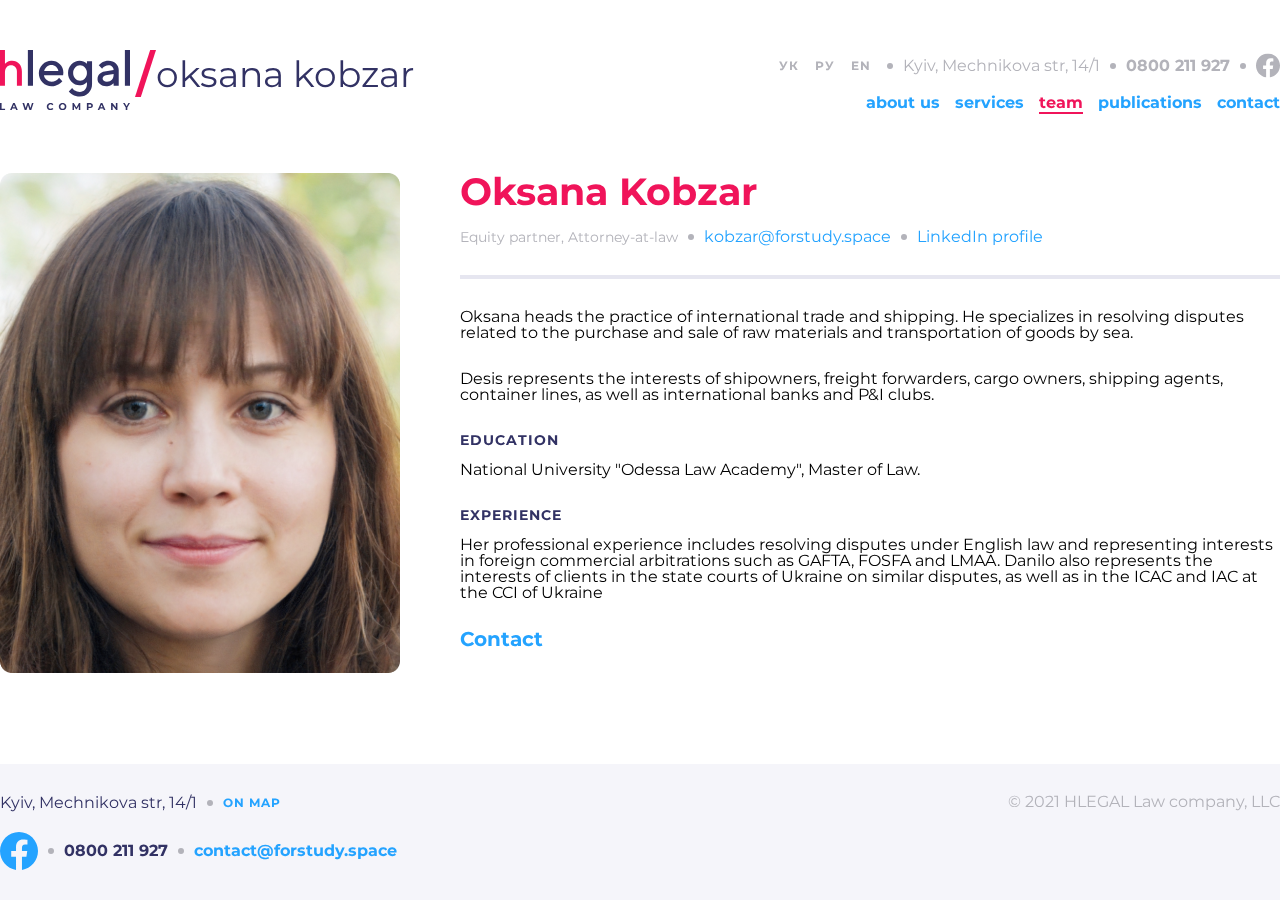
==== page/oksana-kobzar.html @ 90b3317c "Made a pop-up. Making adaptive" ====
<!DOCTYPE html>
<html lang="en">
<head>
    <meta charset="UTF-8">
    <meta name="viewport" content="width=device-width, initial-scale=1.0">
    <title>Oksana Kobzar</title>
    <link rel="stylesheet" href="../style/reset.css">
    <link rel="stylesheet" href="../style/style.css">
</head>
<body>
    <!-- Header -->
    <div class="header__container prim_header">
        <div class="container">
            <header class="header">
                <div class="header__item">
                    <div class="header__logo">
                        <a href="../index.html">
                            <svg width="130" height="60" viewBox="0 0 130 60" fill="none" xmlns="http://www.w3.org/2000/svg">
                                    <path d="M4.95672 0H0V35.7986H4.95672V22.5177C4.95672 20.2709 5.51557 18.4984 6.63326 17.2502C7.75095 16.002 9.2817 15.353 11.1769 15.353C12.8049 15.353 14.1655 15.9521 15.2589 17.1004C16.3523 18.2738 16.9112 19.7466 16.9112 21.5191V35.8236H21.8922V21.5191C21.8922 18.2238 20.9932 15.6276 19.1951 13.6804C17.3971 11.7332 15.0402 10.7596 12.1731 10.7596C11.347 10.7596 10.5209 10.8594 9.71906 11.0841C8.89294 11.3088 8.2369 11.5584 7.70235 11.833C7.16781 12.1076 6.65756 12.4072 6.1959 12.7567C5.73424 13.1062 5.41838 13.3558 5.27259 13.5056C5.1268 13.6554 5.00532 13.7552 4.95672 13.8301V0Z" fill="#F0145A"/>
                                    <path d="M32.9726 0H27.8628V35.7689H32.9726V0Z" fill="white"/>
                                    <path d="M63.1114 25.293L63.3669 22.7381C63.3669 19.3145 62.2428 16.453 59.9433 14.1536C57.6439 11.8541 54.7824 10.73 51.3588 10.73C47.9352 10.73 44.9715 11.9563 42.5188 14.4091C40.0661 16.8618 38.8397 19.7744 38.8397 23.2491C38.8397 26.826 40.1172 29.8919 42.621 32.4468C45.1248 35.0017 48.1396 36.2792 51.6143 36.2792C52.9429 36.2792 54.1692 36.0748 55.3956 35.7171C56.6219 35.3083 57.6439 34.8995 58.3593 34.4907C59.1258 34.0308 59.8922 33.5199 60.5565 32.9578C61.2208 32.3957 61.6807 31.9869 61.8851 31.7314C62.0895 31.4759 62.2428 31.3226 62.345 31.1693L59.0236 27.8479L58.2571 28.8188C57.7461 29.432 56.8774 30.0452 55.6511 30.7095C54.3736 31.3737 53.0451 31.6803 51.6143 31.6803C49.6215 31.6803 47.9352 31.0671 46.5045 29.7897C45.0737 28.5122 44.205 27.0304 43.9495 25.293H63.1114ZM51.3588 15.0733C53.2495 15.0733 54.7824 15.6354 56.0599 16.7085C57.2862 17.8327 58.0527 19.2123 58.3593 20.9497H44.1539C44.6138 19.2123 45.4314 17.8327 46.7089 16.7085C47.9352 15.6354 49.5193 15.0733 51.3588 15.0733Z" fill="white"/>
                                    <path d="M86.9429 34.2863C86.9429 36.5347 86.2786 38.3742 84.899 39.805C83.5704 41.1846 81.8842 41.9 79.7891 41.9C78.8694 41.9 77.9496 41.7467 77.0809 41.4912C76.2122 41.2357 75.548 40.9291 74.9859 40.5714C74.4238 40.2137 73.9128 39.856 73.4018 39.3962C72.9419 38.9363 72.6354 38.6297 72.4821 38.4764C72.3288 38.3231 72.2266 38.1698 72.1244 38.0676L68.803 41.389L69.2118 41.9C69.4673 42.2577 69.9271 42.7176 70.5403 43.2285C71.1535 43.6884 71.8689 44.1994 72.6865 44.7104C73.504 45.1703 74.526 45.5791 75.8035 45.9368C77.0809 46.2944 78.4095 46.4988 79.7891 46.4988C83.2638 46.4988 86.1253 45.3236 88.5269 42.9731C90.8775 40.5714 92.0527 37.7099 92.0527 34.2352V11.241H86.9429V13.7959L86.0742 13.0294C85.5121 12.5184 84.6435 12.0074 83.4171 11.4965C82.1907 10.9855 80.8622 10.73 79.5336 10.73C76.4166 10.73 73.7595 11.9052 71.4601 14.3069C69.1607 16.7085 68.0365 19.57 68.0365 22.9936C68.0365 26.4172 69.1607 29.2787 71.4601 31.6803C73.7595 34.0819 76.4166 35.2572 79.5336 35.2572C80.4023 35.2572 81.2199 35.155 82.0885 34.9506C82.9061 34.6951 83.5704 34.4396 84.1325 34.1841C84.6946 33.9286 85.2055 33.622 85.6654 33.2644C86.1253 32.9067 86.483 32.6512 86.5852 32.549L86.9429 32.1913V34.2863ZM73.1463 22.9936C73.1463 20.8475 73.8106 19.059 75.1903 17.5772C76.5699 16.0953 78.2051 15.3288 80.0446 15.3288C81.8842 15.3288 83.5193 16.0953 84.899 17.5772C86.2275 19.059 86.9429 20.8475 86.9429 22.9936C86.9429 25.1397 86.2275 26.9282 84.899 28.41C83.5193 29.8919 81.8842 30.6583 80.0446 30.6583C78.2051 30.6583 76.5699 29.8919 75.1903 28.41C73.8106 26.9282 73.1463 25.1397 73.1463 22.9936Z" fill="white"/>
                                    <path d="M118.724 35.7682V19.9277C118.724 17.3217 117.753 15.1244 115.863 13.3871C113.972 11.5987 111.519 10.73 108.504 10.73C107.329 10.73 106.154 10.8833 105.03 11.1899C103.906 11.5476 102.986 11.9052 102.321 12.314C101.657 12.7228 100.993 13.1827 100.38 13.7448C99.7666 14.2558 99.4089 14.6135 99.2045 14.8179C99.0512 15.0222 98.8979 15.1755 98.7957 15.3288L102.117 18.6502L102.781 17.7816C103.19 17.2195 103.906 16.7085 104.979 16.1464C106.052 15.5843 107.227 15.3288 108.504 15.3288C109.986 15.3288 111.213 15.7887 112.183 16.6574C113.154 17.5261 113.614 18.6502 113.614 19.9277L104.672 21.4606C102.475 21.8183 100.686 22.687 99.46 24.0667C98.1825 25.4463 97.5182 27.1326 97.5182 29.1254C97.5182 31.016 98.3358 32.6512 99.971 34.0819C101.657 35.5638 103.701 36.2792 106.205 36.2792C107.074 36.2792 107.891 36.177 108.709 35.9215C109.577 35.7171 110.242 35.4616 110.804 35.2061C111.366 34.9506 111.877 34.644 112.337 34.2863C112.797 33.9287 113.103 33.6732 113.308 33.571C113.461 33.4177 113.563 33.2644 113.614 33.2133V35.7682H118.724ZM106.971 31.6803C105.643 31.6803 104.57 31.3737 103.803 30.7606C102.986 30.1474 102.628 29.432 102.628 28.6144C102.628 27.7457 102.884 26.9793 103.446 26.4172C104.008 25.8551 104.774 25.4463 105.694 25.293L113.614 24.0156V24.5265C113.614 26.826 113.052 28.5633 111.877 29.8408C110.702 31.0671 109.066 31.6803 106.971 31.6803Z" fill="white"/>
                                    <path d="M130 0H124.89V35.7689H130V0Z" fill="white"/>
                                    <path d="M0 53.1185H1.59915V58.7253H5.06396V60.0283H0V53.1185Z" fill="white"/>
                                    <path d="M15.5016 58.5477H12.2934L11.6814 60.0283H10.0428L13.1226 53.1185H14.702L17.7917 60.0283H16.1136L15.5016 58.5477ZM14.9982 57.3335L13.9025 54.688L12.8067 57.3335H14.9982Z" fill="white"/>
                                    <path d="M33.5121 53.1185L31.2516 60.0283H29.534L28.0138 55.3494L26.4443 60.0283H24.7366L22.4662 53.1185H24.1245L25.6842 57.9751L27.313 53.1185H28.7937L30.3731 58.0146L31.9821 53.1185H33.5121Z" fill="white"/>
                                    <path d="M50.5232 60.1468C49.819 60.1468 49.1807 59.9954 48.6082 59.6927C48.0422 59.3834 47.5947 58.959 47.2657 58.4193C46.9432 57.8731 46.782 57.2578 46.782 56.5734C46.782 55.889 46.9432 55.277 47.2657 54.7373C47.5947 54.1911 48.0422 53.7667 48.6082 53.464C49.1807 53.1547 49.8223 53 50.5331 53C51.1319 53 51.6716 53.1053 52.152 53.3159C52.6389 53.5265 53.047 53.8292 53.376 54.224L52.3494 55.1717C51.8821 54.6321 51.303 54.3622 50.612 54.3622C50.1843 54.3622 49.8026 54.4577 49.467 54.6485C49.1313 54.8328 48.8681 55.0927 48.6773 55.4283C48.493 55.764 48.4009 56.1456 48.4009 56.5734C48.4009 57.0012 48.493 57.3828 48.6773 57.7185C48.8681 58.0541 49.1313 58.3173 49.467 58.5082C49.8026 58.6924 50.1843 58.7846 50.612 58.7846C51.303 58.7846 51.8821 58.5115 52.3494 57.9653L53.376 58.9129C53.047 59.3143 52.6389 59.6203 52.152 59.8309C51.665 60.0415 51.1221 60.1468 50.5232 60.1468Z" fill="white"/>
                                    <path d="M62.5933 60.1468C61.876 60.1468 61.2278 59.9922 60.6487 59.6829C60.0761 59.3736 59.6253 58.9491 59.2963 58.4095C58.9738 57.8632 58.8126 57.2512 58.8126 56.5734C58.8126 55.8956 58.9738 55.2868 59.2963 54.7472C59.6253 54.201 60.0761 53.7733 60.6487 53.464C61.2278 53.1547 61.876 53 62.5933 53C63.3106 53 63.9555 53.1547 64.5281 53.464C65.1006 53.7733 65.5514 54.201 65.8804 54.7472C66.2095 55.2868 66.374 55.8956 66.374 56.5734C66.374 57.2512 66.2095 57.8632 65.8804 58.4095C65.5514 58.9491 65.1006 59.3736 64.5281 59.6829C63.9555 59.9922 63.3106 60.1468 62.5933 60.1468ZM62.5933 58.7846C63.0013 58.7846 63.3698 58.6924 63.6989 58.5082C64.0279 58.3173 64.2846 58.0541 64.4688 57.7185C64.6597 57.3828 64.7551 57.0012 64.7551 56.5734C64.7551 56.1456 64.6597 55.764 64.4688 55.4283C64.2846 55.0927 64.0279 54.8328 63.6989 54.6485C63.3698 54.4577 63.0013 54.3622 62.5933 54.3622C62.1853 54.3622 61.8168 54.4577 61.4877 54.6485C61.1587 54.8328 60.8987 55.0927 60.7079 55.4283C60.5236 55.764 60.4315 56.1456 60.4315 56.5734C60.4315 57.0012 60.5236 57.3828 60.7079 57.7185C60.8987 58.0541 61.1587 58.3173 61.4877 58.5082C61.8168 58.6924 62.1853 58.7846 62.5933 58.7846Z" fill="white"/>
                                    <path d="M78.7995 60.0283L78.7896 55.8824L76.7561 59.2979H76.0355L74.0119 55.9713V60.0283H72.5115V53.1185H73.8342L76.4205 57.4125L78.9673 53.1185H80.2802L80.2999 60.0283H78.7995Z" fill="white"/>
                                    <path d="M89.8659 53.1185C90.478 53.1185 91.0077 53.2205 91.4552 53.4245C91.9093 53.6285 92.2581 53.918 92.5016 54.2931C92.7451 54.6682 92.8668 55.1125 92.8668 55.6258C92.8668 56.1325 92.7451 56.5767 92.5016 56.9584C92.2581 57.3335 91.9093 57.623 91.4552 57.8271C91.0077 58.0245 90.478 58.1232 89.8659 58.1232H88.4741V60.0283H86.8749V53.1185H89.8659ZM89.7771 56.8202C90.2575 56.8202 90.6227 56.7182 90.8728 56.5142C91.1229 56.3036 91.2479 56.0074 91.2479 55.6258C91.2479 55.2375 91.1229 54.9414 90.8728 54.7373C90.6227 54.5268 90.2575 54.4215 89.7771 54.4215H88.4741V56.8202H89.7771Z" fill="white"/>
                                    <path d="M103.148 58.5477H99.9396L99.3276 60.0283H97.6889L100.769 53.1185H102.348L105.438 60.0283H103.76L103.148 58.5477ZM102.644 57.3335L101.549 54.688L100.453 57.3335H102.644Z" fill="white"/>
                                    <path d="M117.428 53.1185V60.0283H116.115L112.67 55.8331V60.0283H111.09V53.1185H112.413L115.848 57.3137V53.1185H117.428Z" fill="white"/>
                                    <path d="M127.315 57.5803V60.0283H125.716V57.5605L123.041 53.1185H124.739L126.585 56.1884L128.43 53.1185H130L127.315 57.5803Z" fill="white"/>
                            </svg>
                        </a>
                        <div class="web-title">
                            <img src="../img/Slash.svg" alt="slash">
                            <span class="title__name"></span>
                        </div>
                    </div>
                    <div class="header__contact">
                        <div class="header__localization">
                            <button class="header__localization--btn">ук</button>
                            <button class="header__localization--btn">ру</button>
                            <button class="header__localization--btn">en</button>
                        </div>
                        <div class="empty"></div>
                        <span class="header__contact--info">Kyiv, Mechnikova str, 14/1</span>
                        <div class="empty"></div>
                        <a href="tel:0800211927" class="header__contact--number">0800 211 927</a>
                        <div class="empty"></div>
                        <a href="#" class="header__contact--social">
                            <svg width="24" height="25" viewBox="0 0 24 25" fill="none" xmlns="http://www.w3.org/2000/svg">
                                    <g id="Assets / Facebook-Header" clip-path="url(#clip0_119296_3538)">
                                        <path id="Vector" d="M24 12.5733C24 5.90541 18.6274 0.5 12 0.5C5.37258 0.5 0 5.90541 0 12.5733C0 18.5995 4.38823 23.5943 10.125 24.5V16.0633H7.07813V12.5733H10.125V9.91343C10.125 6.88755 11.9165 5.21615 14.6576 5.21615C15.9705 5.21615 17.3438 5.45195 17.3438 5.45195V8.42313H15.8306C14.3399 8.42313 13.875 9.35379 13.875 10.3086V12.5733H17.2031L16.6711 16.0633H13.875V24.5C19.6118 23.5943 24 18.5995 24 12.5733Z" fill="#F0145A"/>
                                    </g>
                                    <defs>
                                    <clipPath id="clip0_119296_3538">
                                    <rect width="24" height="24" fill="white" transform="translate(0 0.5)"/>
                                    </clipPath>
                                    </defs>
                            </svg>
                        </a>
                    </div>
                    <nav class="header__nav">
                        <ul class="header__nav--list">
                            <li class="header__nav--item">
                                <a href="../page/about-us.html" class="header__nav--link">about us</a>
                            </li>
                            <li class="header__nav--item">
                                <a href="../page/services.html" class="header__nav--link">services</a>
                            </li>
                            <li class="header__nav--item">
                                <a href="../page/team.html" class="header__nav--link">team</a>
                            </li>
                            <li class="header__nav--item">
                                <a href="../page/publications.html" class="header__nav--link">publications</a>
                            </li>
                            <li class="header__nav--item">
                                <a href="../page/contact.html" class="header__nav--link">contact</a>
                            </li>
                        </ul>
                    </nav>
                </div>
            </header>
        </div>
    </div>

    <!-- Team page -->
    <div class="team-entry oksana-kobzar">
        <div class="container">
            <main class="main">
                <div class="main__item">
                    <div class="main__item__img">
                        <a href="#"><img src="../img/Oksana-Kobzar.png" alt="Oksana Kobzar"></a>
                    </div>
                    <div class="main__item__title">
                        <div class="main__item__title__heading">
                            <h1>Oksana Kobzar</h1>
                        </div>
                        <div class="main__item__title__description">
                            <span class="job">Equity partner, Attorney-at-law</span>
                            <div class="empty"></div>
                            <a href="mailto:kobzar@forstudy.space" class="email">kobzar@forstudy.space</a>
                            <div class="empty"></div>
                            <a href="#" class="profile">LinkedIn profile</a>
                        </div>
                    </div>
                    <div class="main__item__description">
                        <p>Oksana heads the practice of international trade and shipping. He specializes in resolving disputes related to the purchase and sale of raw materials and transportation of goods by sea.</p>
                        <p>Desis represents the interests of shipowners, freight forwarders, cargo owners, shipping agents, container lines, as well as international banks and P&I clubs.</p>
                        <h3>Education</h3>
                        <p>National University "Odessa Law Academy", Master of Law.</p>
                        <h3>Experience</h3>
                        <p>Her professional experience includes resolving disputes under English law and representing interests in foreign commercial arbitrations such as GAFTA, FOSFA and LMAA. Danilo also represents the interests of clients in the state courts of Ukraine on similar disputes, as well as in the ICAC and IAC at the CCI of Ukraine</p>
                    </div>
                    <div class="main__item__contact">
                        <a class="main__item__contact__btn" id="popUpOpen">Contact</a>
                        <div class="pop-up" id="popUp">
                            <div class="pop-up__bg">
                                <div class="pop-up__content">
                                    <div class="pop-up__close" id="popUpClose">
                                        <svg xmlns="http://www.w3.org/2000/svg" width="32" height="32" viewBox="0 0 32 32" fill="none">
                                            <path d="M7 7L25 25" stroke="#EC6F5D" stroke-width="2"/>
                                            <path d="M25 7L7 25" stroke="#EC6F5D" stroke-width="2"/>
                                          </svg>
                                    </div>
                                    <div class="pop-up__content__title">
                                        <h2>We would like to help you</h2>
                                    </div>
                                    <div class="pop-up__content__form">
                                        <form action="https://fom.in.ua/echo" method="post" target="_blank">
                                            <input id="popUpUserName" type="text" placeholder="Name" name="name">
                                            <input id="popUpUserMessage" type="text" placeholder="Message" name="message">
                                            <h3>How to answer you?</h3>
                                            <input id="popUpUserPhone" type="tel" placeholder="Phone number" name="phone-number">
                                            <input id="popUpUserEmail" type="email" placeholder="Email" name="email">
                                            <button id="popUpContentSubmit" type="submit">Send message</button>
                                        </form>
                                    </div>
                                </div>
                            </div>
                        </div>
                    </div>
                </div>
            </main>
        </div>
    </div>

    <!-- Footer -->
    <div class="footer__container">
        <div class="container">
            <footer class="footer">
                <div class="footer__item">
                    <div class="footer__info">
                        <span>Kyiv, Mechnikova str, 14/1</span>
                        <div class="empty"></div>
                        <a href="#">on map</a>
                    </div>
                    <div class="footer__contact">
                        <a href="#" class="footer__contact--social">
                            <svg width="38" height="38" viewBox="0 0 38 38" fill="none" xmlns="http://www.w3.org/2000/svg">
                                <g id="Assets / Facebook-Footer" clip-path="url(#clip0_22721_8205)">
                                <path id="Vector" d="M38 19.1161C38 8.55857 29.4934 0 19 0C8.50658 0 0 8.55857 0 19.1161C0 28.6575 6.94803 36.5659 16.0312 38V24.6419H11.207V19.1161H16.0312V14.9046C16.0312 10.1136 18.8678 7.46723 23.2078 7.46723C25.2866 7.46723 27.4609 7.84059 27.4609 7.84059V12.545H25.0651C22.7048 12.545 21.9688 14.0185 21.9688 15.5302V19.1161H27.2383L26.3959 24.6419H21.9688V38C31.052 36.5659 38 28.6575 38 19.1161Z" fill="#24A3FF"/>
                                </g>
                                <defs>
                                <clipPath id="clip0_22721_8205">
                                <rect width="38" height="38" fill="white"/>
                                </clipPath>
                                </defs>
                            </svg>                        
                        </a>
                        <div class="empty"></div>
                        <a href="tel:0800211927" class="footer__contact--number">0800 211 927</a>
                        <div class="empty"></div>
                        <a href="mailto:contact@forstudy.space" class="footer__contact--mail">contact@forstudy.space</a>
                    </div>
                    <div class="footer__marking">
                        <span>© 2021 <span>hlegal</span> Law company, <span>llc</span></span>
                    </div>
                </div>
            </footer>
        </div>
    </div>
    <script src="../js/main.js"></script>
</body>
</html>
---- style/style.css ----
@import url("https://fonts.googleapis.com/css2?family=Montserrat:wght@400;700&display=swap");
body {
  display: flex;
  flex-direction: column;
  min-height: 100vh;
  font-family: "Montserrat", Arial, Helvetica, sans-serif;
}

.container {
  max-width: 1600px;
  margin: 0 auto;
}

.goToPage {
  position: relative;
  padding-bottom: 20px;
  font-size: 14px;
  font-weight: 700;
  letter-spacing: 1px;
  text-transform: uppercase;
  transition: 0.2s;
  color: #24A3FF;
  display: inline-block;
}
.goToPage::after {
  content: "";
  position: absolute;
  top: 10%;
  left: 105%;
  padding: 2.7px;
  border: solid #24A3FF;
  border-width: 0 3px 3px 0;
  transition: 0.2s;
  transform: rotate(-45deg);
  display: inline-block;
}
.goToPage:hover {
  color: #F0145A;
}
.goToPage:hover::after {
  border-color: #F0145A;
}
.goToPage:active {
  transition: 0s;
  color: rgb(185, 17, 70);
}
.goToPage:active::after {
  transition: 0s;
  border-color: rgb(185, 17, 70);
}

.empty {
  margin: 0 10px;
}
.empty:empty {
  width: 6px;
  height: 6px;
  background: #B3B3BA;
  border-radius: 60px;
  border-radius: 60px;
}

@media screen and (max-width: 1440px) {
  .container {
    max-width: 1320px;
  }
}
.header__container {
  position: relative;
  border-radius: 0 0 12px 12px;
  background: linear-gradient(229deg, #323264 11.93%, #323264 57.17%, #643E72 87.46%);
}
.header__container::before {
  content: "";
  position: absolute;
  top: 100%;
  left: 1%;
  height: 10px;
  width: 98%;
  border-radius: 0 0 12px 12px;
  background-color: #CACADB;
  z-index: 1;
}
.header__container::after {
  content: "";
  position: absolute;
  top: 100%;
  left: 2%;
  height: 10px;
  width: 96%;
  padding-top: 10px;
  border-radius: 0 0 12px 12px;
  background-color: #E7E7F2;
}
.header__container .header {
  position: absolute;
  width: 100%;
  padding-top: 50px;
  display: flex;
  justify-content: space-between;
  align-items: center;
}
.header__container .header .header__item {
  display: grid;
  grid-template-columns: repeat(2, 1fr);
  grid-template-rows: repeat(2, 1fr);
  width: 100%;
}
.header__container .header .header__item .header__logo {
  grid-row-start: 1;
  grid-row-end: 3;
  display: flex;
  align-items: start;
}
.header__container .header .header__item .header__logo a {
  padding-right: 5px;
}
.header__container .header .header__item .header__logo .web-title {
  display: flex;
  align-items: center;
}
.header__container .header .header__item .header__logo .web-title .title__name {
  font-size: 36px;
  text-transform: lowercase;
  color: #323264;
}
.header__container .header .header__item .header__contact {
  justify-self: end;
  display: flex;
  align-items: center;
  color: white;
}
.header__container .header .header__item .header__contact .header__localization .header__localization--btn {
  padding: 7px 6px;
  border-radius: 8px;
  font-family: "Montserrat", Arial, Helvetica, sans-serif;
  font-size: 12px;
  font-weight: 700;
  text-transform: uppercase;
  letter-spacing: 1px;
  transition: 0.2s;
  background-color: transparent;
  color: white;
}
.header__container .header .header__item .header__contact .header__localization .header__localization--btn:hover {
  background-color: rgba(255, 255, 255, 0.2);
}
.header__container .header .header__item .header__contact .header__localization .header__localization--btn:focus {
  background-color: #F0145A;
}
.header__container .header .header__item .header__contact .header__contact--info {
  color: white;
}
.header__container .header .header__item .header__contact .header__contact--number {
  font-weight: 700;
  color: white;
}
.header__container .header .header__item .header__contact .header__contact--social {
  font-size: 0;
}
.header__container .header .header__item .header__contact .header__contact--social:hover path {
  fill: #F0145A;
}
.header__container .header .header__item .header__contact .header__contact--social:active path {
  fill: rgb(185, 17, 70);
}
.header__container .header .header__item .header__contact .header__contact--social svg path {
  fill: white;
  transition: 0.2s;
}
.header__container .header .header__item .header__nav {
  justify-self: end;
  align-self: end;
}
.header__container .header .header__item .header__nav .header__nav--list {
  gap: 15px;
  display: flex;
}
.header__container .header .header__item .header__nav .header__nav--list .header__nav--item .header__nav--link {
  color: white;
}
.header__container .header .header__item .header__nav .header__nav--list .header__nav--item .header__nav--link::after {
  content: "";
  width: 0;
  border-bottom: 2px solid white;
  transition: width 0.2s;
  display: block;
}
.header__container .header .header__item .header__nav .header__nav--list .header__nav--item .header__nav--link:hover::after {
  width: 100%;
}
.header__container .header .header__item .header__nav .header__nav--list .header__nav--item .header__nav--link:active {
  transition: 0s;
  color: rgb(185, 17, 70);
}
.header__container .header .header__item .header__nav .header__nav--list .header__nav--item .header__nav--link:active::after {
  border-color: rgb(185, 17, 70);
}
.header__container .header .header__item .header__nav .header__nav--list .header__nav--item .header__nav--link_target {
  color: #F0145A;
  border-bottom: 2px solid #F0145A;
}
.header__container .header .header__item .header__nav .header__nav--list .header__nav--item .header__nav--link_target:hover::after {
  width: 0;
}
.header__container .hero .hero__img-wrap {
  position: relative;
  width: -moz-fit-content;
  width: fit-content;
  margin: 0 auto;
}
.header__container .hero .hero__img-wrap .hero__img--text {
  position: absolute;
  top: 50%;
  left: 50%;
  transform: translate(-50%, -50%);
  font-size: 38px;
  font-weight: 700;
  white-space: nowrap;
  color: white;
}
.header__container .hero .hero__img-wrap .hero__down-btn-wrap {
  position: absolute;
  top: 90%;
  left: 50%;
  transform: translateX(-50%);
  border: 2px solid white;
  border-radius: 50px;
}
.header__container .hero .hero__img-wrap .hero__down-btn-wrap .hero__down-btn {
  width: 20px;
  height: 20px;
  margin: 12px;
  border-top: 2px solid white;
  border-right: 2px solid white;
  transform: rotate(135deg) translate(-15%, 15%);
  background-color: transparent;
}
.header__container .hero .hero__experience-wrap .hero__experience {
  width: 71%;
  padding-top: 60px;
  margin: 0 auto;
  display: flex;
}
.header__container .hero .hero__experience-wrap .hero__experience .hero__experience--list {
  padding: 15px 60px 15px 0;
  border-right: 4px solid rgba(255, 255, 255, 0.3);
  display: flex;
  gap: 30px;
  flex-direction: column;
}
.header__container .hero .hero__experience-wrap .hero__experience .hero__experience--list .hero__experience--item .hero__experience--link {
  white-space: nowrap;
  font-size: 38px;
  font-weight: 700;
  transition: 0.2s;
  color: #B3B3BA;
  display: block;
}
.header__container .hero .hero__experience-wrap .hero__experience .hero__experience--list .hero__experience--item .hero__experience--link:hover {
  color: #F0145A;
}
.header__container .hero .hero__experience-wrap .hero__experience .hero__experience--list .hero__experience--item .hero__experience--link:active {
  transition: 0s;
  color: rgb(185, 17, 70);
}
.header__container .hero .hero__experience-wrap .hero__experience .hero__experience--list .hero__experience--item .hero__experience--link.hero__experience--link--target {
  background: var(--gradient-text-red-reversed, linear-gradient(90deg, #EF8080 0.84%, #F0145A 99.96%));
  -webkit-background-clip: text;
          background-clip: text;
  -webkit-text-fill-color: transparent;
  display: inline-block;
}
.header__container .hero .hero__experience-wrap .hero__experience .hero__experience--list--content {
  display: flex;
  flex-direction: column;
  justify-content: center;
}
.header__container .hero .hero__experience-wrap .hero__experience .hero__experience--list--content .hero__experience--item--content {
  display: none;
  padding-left: 60px;
}
.header__container .hero .hero__experience-wrap .hero__experience .hero__experience--list--content .hero__experience--item--content h3 {
  padding-bottom: 30px;
  font-size: 30px;
  font-weight: 700;
  color: white;
}
.header__container .hero .hero__experience-wrap .hero__experience .hero__experience--list--content .hero__experience--item--content p {
  font-size: 19px;
  line-height: 30px;
  color: white;
}
.header__container .hero .hero__experience-wrap .hero__experience .hero__experience--list--content .hero__experience--item--content.hero__experience--item--content--target {
  display: block;
}

.prim_header {
  background: #fff;
}
.prim_header::before {
  content: "";
  height: 0;
  width: 0;
}
.prim_header::after {
  content: "";
  height: 0;
  width: 0;
}
.prim_header .header {
  padding-bottom: 60px;
}
.prim_header .header .header__item .header__logo a svg path {
  fill: #323264;
}
.prim_header .header .header__item .header__logo a svg path:first-child {
  fill: #F0145A;
}
.prim_header .header .header__item .header__contact .header__localization .header__localization--btn {
  color: #B3B3BA;
}
.prim_header .header .header__item .header__contact .header__contact--info {
  color: #B3B3BA;
}
.prim_header .header .header__item .header__contact .header__contact--number {
  color: #B3B3BA;
}
.prim_header .header .header__item .header__contact .header__contact--social svg path {
  fill: #B3B3BA;
}
.prim_header .header .header__item .header__nav .header__nav--list .header__nav--item .header__nav--link {
  color: #24A3FF;
  font-weight: 700;
}
.prim_header .header .header__item .header__nav .header__nav--list .header__nav--item .header__nav--link::after {
  border-color: #24A3FF;
}
.prim_header .header .header__item .header__nav .header__nav--list .header__nav--item .header__nav--link_target {
  color: #F0145A;
}
.hero-services {
  padding: 60px 0;
}
.hero-services .wrap {
  display: flex;
  flex-direction: column;
  gap: 60px;
}
.hero-services .wrap .hero__heading {
  font-size: 38px;
  font-weight: 700;
  color: #F0145A;
}
.hero-services .wrap .hero__row {
  display: flex;
  gap: 60px;
}
.hero-services .wrap .hero__row .hero__col {
  width: 33.3333333333%;
}
.hero-services .wrap .hero__row .hero__col a {
  display: inline-block;
  margin-bottom: 30px;
}
.hero-services .wrap .hero__row .hero__col a:hover svg {
  transform: scale(0.9);
}
.hero-services .wrap .hero__row .hero__col a:hover:active ~ h3 {
  transition: 0s;
  color: rgb(185, 17, 70);
}
.hero-services .wrap .hero__row .hero__col a:hover ~ h3 {
  color: #F0145A;
}
.hero-services .wrap .hero__row .hero__col a svg {
  transition: 0.2s;
}
.hero-services .wrap .hero__row .hero__col h3 {
  padding-bottom: 15px;
  font-size: 22px;
  font-weight: 700;
  transition: 0.2s;
  color: #24A3FF;
}
.hero-services .wrap .hero__row .hero__col h3:hover {
  color: #F0145A;
}
.hero-services .wrap .hero__row .hero__col h3:active {
  transition: 0s;
  color: rgb(185, 17, 70);
}
.hero-services .wrap .hero__row .hero__col p {
  line-height: 26px;
  color: white;
}

.services .main {
  padding-bottom: 60px;
}
.services .main .main__heading {
  padding: 80px 0 30px;
  font-size: 14px;
  font-weight: 700;
  letter-spacing: 1px;
  text-transform: uppercase;
  text-align: center;
  color: #323264;
}
.services .main .main__col-wrap {
  max-width: 1720px;
  margin: 0 auto;
  border-radius: 15px;
  overflow: hidden;
  display: grid;
  grid-template-columns: repeat(4, 1fr);
  grid-template-rows: repeat(3, 1fr);
  grid-column-gap: 0px;
  grid-row-gap: 0px;
}
.services .main .main__col-wrap .main__col {
  height: 120px;
  width: 100%;
  display: flex;
  align-items: center;
  justify-content: center;
}
.services .main .main__col-wrap .main__col:nth-child(1) {
  background-color: #1C4280;
}
.services .main .main__col-wrap .main__col:nth-child(2) {
  background-color: #143646;
}
.services .main .main__col-wrap .main__col:nth-child(3) {
  background-color: #F48B30;
}
.services .main .main__col-wrap .main__col:nth-child(4) {
  background-color: #9E4DC3;
}
.services .main .main__col-wrap .main__col:nth-child(5) {
  background-color: #FD9339;
}
.services .main .main__col-wrap .main__col:nth-child(6) {
  background-color: #E2E2E4;
}
.services .main .main__col-wrap .main__col:nth-child(7) {
  background-color: #C71C36;
}
.services .main .main__col-wrap .main__col:nth-child(8) {
  background-color: #DCF3F9;
}
.services .main .main__col-wrap .main__col:nth-child(9) {
  background-color: #EAEAEA;
}
.services .main .main__col-wrap .main__col:nth-child(10) {
  background-color: #282240;
}
.services .main .main__col-wrap .main__col:nth-child(11) {
  background-color: #1D4568;
}
.services .main .main__col-wrap .main__col:nth-child(12) {
  background-color: black;
}

@media screen and (max-width: 1440px) {
  .services .main {
    padding-bottom: 0;
  }
  .services .main .main__col-wrap {
    border-radius: 0;
  }
}
.team .main {
  display: flex;
  flex-direction: column;
  align-items: center;
}
.team .main .main__item {
  display: flex;
  justify-content: center;
}
.team .main .main__item h1 {
  width: 83%;
  padding-bottom: 60px;
  font-size: 38px;
  font-weight: 700;
  color: #F0145A;
}
.team .main .main__item .main__grid {
  display: flex;
  gap: 60px;
  flex-direction: column;
}
.team .main .main__item .main__grid .row {
  display: flex;
  gap: 4%;
}
.team .main .main__item .main__grid .row:last-child {
  padding-bottom: 60px;
}
.team .main .main__item .main__grid .row .col .img-wrap {
  display: block;
}
.team .main .main__item .main__grid .row .col .img-wrap:hover ~ .title .title__text h4 {
  color: #F0145A;
}
.team .main .main__item .main__grid .row .col .img-wrap:hover ~ .title .btn-wrap svg path {
  stroke: #F0145A;
}
.team .main .main__item .main__grid .row .col .img-wrap:active ~ .title .title__text h4 {
  color: rgb(185, 17, 70);
  transition: 0s;
}
.team .main .main__item .main__grid .row .col .img-wrap:active ~ .title .btn-wrap svg path {
  stroke: rgb(185, 17, 70);
  transition: 0s;
}
.team .main .main__item .main__grid .row .col .img-wrap img {
  display: block;
  width: 500px;
  height: 400px;
  border-radius: 12px;
  -o-object-fit: cover;
     object-fit: cover;
}
.team .main .main__item .main__grid .row .col .title {
  display: flex;
  justify-content: space-between;
  align-items: center;
}
.team .main .main__item .main__grid .row .col .title .title__text {
  display: flex;
  flex-direction: column;
}
.team .main .main__item .main__grid .row .col .title .title__text h4 {
  padding: 15px 0 5px;
  font-weight: 700;
  transition: 0.2s;
  color: #323264;
}
.team .main .main__item .main__grid .row .col .title .title__text span {
  font-size: 14px;
  color: #B3B3BA;
}
.team .main .main__item .main__grid .row .col .title .btn-wrap {
  font-size: 0;
}
.team .main .main__item .main__grid .row .col .title .btn-wrap:hover svg path {
  stroke: #F0145A;
}
.team .main .main__item .main__grid .row .col .title .btn-wrap:active svg path {
  stroke: rgb(185, 17, 70);
}
.team .main .main__item .main__grid .row .col .title .btn-wrap svg path {
  transition: 0.2s;
}
.team .slider {
  padding-top: 80px;
}
.team .slider .slider__item {
  display: none;
}
.team .slider .slider__item .slider__img-wrap {
  height: 300px;
  width: 55%;
  border-radius: 12px 0px 0px 12px;
  overflow: hidden;
}
.team .slider .slider__item .slider__img-wrap img {
  transform: translate(-6%, -23%);
}
.team .slider .slider__item .slider__profile {
  padding: 30px;
  border-radius: 0px 12px 12px 0px;
  background-color: #EDEDF7;
}
.team .slider .slider__item .slider__profile .goToPage {
  padding-bottom: 20px;
}
.team .slider .slider__item .slider__profile .slider__heading {
  padding-bottom: 30px;
  font-size: 38px;
  font-weight: 700;
  color: #F0145A;
}
.team .slider .slider__item .slider__profile h4 {
  padding-bottom: 6px;
  font-weight: 700;
  color: #B3B3BA;
}
.team .slider .slider__item .slider__profile p {
  font-size: 14px;
  line-height: 22px;
  color: #B3B3BA;
}
.team .slider .slider__item.slider__item--target {
  display: flex;
}
.team .slider .slider__btn {
  padding-top: 30px;
  display: flex;
  justify-content: center;
}
.team .slider .slider__btn .slider__btn--item-wrap {
  display: flex;
}
.team .slider .slider__btn .slider__btn--item-wrap .slider__btn--item {
  display: block;
  margin-right: 15px;
  transition: 0.2s;
  border-radius: 50%;
  background-color: #d3edff;
}
.team .slider .slider__btn .slider__btn--item-wrap .slider__btn--item:last-child {
  margin-right: 0;
}
.team .slider .slider__btn .slider__btn--item-wrap .slider__btn--item:empty {
  width: 16px;
  height: 16px;
}
.team .slider .slider__btn .slider__btn--item-wrap .slider__btn--item:active {
  transition: 0s;
  background-color: #1a77b9;
}
.team .slider .slider__btn .slider__btn--item-wrap .slider__btn--item.slider__btn--item--target {
  background-color: #24A3FF;
}

.team-entry {
  flex: 1;
  padding-bottom: 60px;
}
.team-entry .container {
  max-width: 1360px;
}
.team-entry .container .main .main__item {
  display: grid;
  grid-template-columns: 1fr auto;
  -moz-column-gap: 60px;
       column-gap: 60px;
  grid-template-rows: auto auto auto;
  align-items: start;
}
.team-entry .container .main .main__item .main__item__img {
  grid-row-start: 1;
  grid-row-end: 4;
}
.team-entry .container .main .main__item .main__item__title {
  align-self: start;
}
.team-entry .container .main .main__item .main__item__title .main__item__title__heading {
  margin-bottom: 15px;
}
.team-entry .container .main .main__item .main__item__title .main__item__title__heading h1 {
  font-size: 38px;
  font-weight: 700;
  color: #F0145A;
}
.team-entry .container .main .main__item .main__item__title .main__item__title__description {
  display: flex;
  align-items: center;
}
.team-entry .container .main .main__item .main__item__title .main__item__title__description .job {
  font-size: 14px;
  line-height: 22px;
  color: #B3B3BA;
}
.team-entry .container .main .main__item .main__item__title .main__item__title__description .email {
  color: #24A3FF;
}
.team-entry .container .main .main__item .main__item__title .main__item__title__description .email:active {
  color: #1a77b9;
}
.team-entry .container .main .main__item .main__item__title .main__item__title__description .profile {
  color: #24A3FF;
}
.team-entry .container .main .main__item .main__item__title .main__item__title__description .profile:active {
  color: #1a77b9;
}
.team-entry .container .main .main__item .main__item__description {
  padding-top: 30px;
  border-top: 4px solid #E6E6F0;
}
.team-entry .container .main .main__item .main__item__description p {
  margin-bottom: 30px;
}
.team-entry .container .main .main__item .main__item__description p:last-child {
  margin-bottom: 0;
}
.team-entry .container .main .main__item .main__item__description h3 {
  margin-bottom: 15px;
  font-size: 14px;
  font-weight: 700;
  letter-spacing: 1px;
  text-transform: uppercase;
  color: #323264;
}
.team-entry .container .main .main__item .main__item__contact .main__item__contact__btn {
  width: -moz-fit-content;
  width: fit-content;
  font-size: 20px;
  font-weight: 700;
  text-decoration: none;
  cursor: pointer;
  transition: 0.2s;
  color: #24A3FF;
}
.team-entry .container .main .main__item .main__item__contact .main__item__contact__btn:hover {
  color: #F0145A;
}
.team-entry .container .main .main__item .main__item__contact .main__item__contact__btn:active {
  transition: 0s;
  color: rgb(185, 17, 70);
}
.team-entry .container .main .main__item .main__item__contact .pop-up.show {
  opacity: 1;
  transform: scale(1) translate(0);
  transition: 0.3s ease-in;
  z-index: 2;
}
.team-entry .container .main .main__item .main__item__contact .pop-up {
  position: fixed;
  height: 100%;
  width: 100%;
  transform: scale(0.1) translate(-25%, -25%);
  transform-origin: top left;
  transition: 0s;
  opacity: 0;
  z-index: -1;
}
.team-entry .container .main .main__item .main__item__contact .pop-up .pop-up__close {
  position: absolute;
  top: 0;
  left: calc(100% - 32px);
  border-radius: 8px;
  font-size: 0;
  transform: translate(-75%, 75%);
  cursor: pointer;
}
.team-entry .container .main .main__item .main__item__contact .pop-up .pop-up__close:hover {
  background-color: #E6E6F0;
}
.team-entry .container .main .main__item .main__item__contact .pop-up .pop-up__close:active {
  background-color: #dcdcea;
}
.team-entry .container .main .main__item .main__item__contact .pop-up .pop-up__bg {
  display: flex;
  justify-content: center;
  align-items: center;
  height: 100%;
  width: 100%;
  background-color: rgba(50, 50, 100, 0.8);
}
.team-entry .container .main .main__item .main__item__contact .pop-up .pop-up__bg .pop-up__content {
  position: relative;
  padding: 30px;
  border-radius: 12px;
  background-color: #F5F5FA;
}
.team-entry .container .main .main__item .main__item__contact .pop-up .pop-up__bg .pop-up__content .pop-up__content__title {
  padding-right: 50px;
}
.team-entry .container .main .main__item .main__item__contact .pop-up .pop-up__bg .pop-up__content .pop-up__content__title h2 {
  margin-bottom: 30px;
  font-size: 38px;
  font-weight: 700;
  background: linear-gradient(90deg, #F0145A 0.84%, #EF8080 99.96%);
  background-clip: text;
  -webkit-background-clip: text;
  -webkit-text-fill-color: transparent;
}
.team-entry .container .main .main__item .main__item__contact .pop-up .pop-up__bg .pop-up__content .pop-up__content__form form {
  display: flex;
  flex-direction: column;
}
.team-entry .container .main .main__item .main__item__contact .pop-up .pop-up__bg .pop-up__content .pop-up__content__form form input {
  width: 100%;
  margin-bottom: 15px;
  padding: 15px;
  border-radius: 8px;
  outline: none;
  border: 0;
}
.team-entry .container .main .main__item .main__item__contact .pop-up .pop-up__bg .pop-up__content .pop-up__content__form form input::-moz-placeholder {
  line-height: 26px;
  color: #B3B3BA;
}
.team-entry .container .main .main__item .main__item__contact .pop-up .pop-up__bg .pop-up__content .pop-up__content__form form input::placeholder {
  line-height: 26px;
  color: #B3B3BA;
}
.team-entry .container .main .main__item .main__item__contact .pop-up .pop-up__bg .pop-up__content .pop-up__content__form form h3 {
  margin: 15px 0;
  font-size: 14px;
  font-weight: 700;
  letter-spacing: 1px;
  text-transform: uppercase;
  color: #B3B3BA;
}
.team-entry .container .main .main__item .main__item__contact .pop-up .pop-up__bg .pop-up__content .pop-up__content__form form button {
  padding: 18px 0;
  border-radius: 12px;
  font-weight: 700;
  cursor: pointer;
  box-shadow: 0px 0px 20px 0px rgba(36, 163, 255, 0.5);
  color: white;
  background-color: #24A3FF;
}

.publications {
  background-color: #F5F5FA;
}
.publications .main {
  padding-top: 30px;
}
.publications .main .publications__heading {
  font-size: 38px;
  font-weight: 700;
  color: #F0145A;
}
.publications .main .main__grid {
  padding: 30px 0;
  border-bottom: 2px solid #E6E6F0;
  display: flex;
  flex-direction: column;
  gap: 30px;
  align-items: center;
}
.publications .main .main__grid .main__slide {
  padding: 2px;
  border-radius: 12px;
  background-color: #E6E6F0;
}
.publications .main .main__grid .main__slide .main__slide--link-wrap {
  position: relative;
  display: flex;
}
.publications .main .main__grid .main__slide .main__slide--link-wrap .main__slide--link {
  padding: 10px 30px;
  font-weight: 700;
  z-index: 1;
  color: #323264;
  display: block;
}
.publications .main .main__grid .main__slide .main__slide--link-wrap .floating-bg:empty {
  position: absolute;
  top: 0;
  left: 0;
  height: 100%;
  width: 0;
  border-radius: 12px;
  transition: 0.2s;
  background-color: white;
}
.publications .main .main__grid .main__more--btn-wrap {
  margin-bottom: 30px;
  padding: 18px 30px;
  border-radius: 12px;
  background: #24A3FF;
  box-shadow: 0px 0px 20px 0px rgba(36, 163, 255, 0.5);
  transition: 0.2s;
}
.publications .main .main__grid .main__more--btn-wrap:hover {
  background: #F0145A;
  box-shadow: 0px 0px 20px 0px rgba(240, 20, 90, 0.5019607843);
}
.publications .main .main__grid .main__more--btn-wrap:hover:active {
  box-shadow: inset 0px 0px 20px 0px rgba(121, 4, 41, 0.4);
}
.publications .main .main__grid .main__more--btn-wrap .main__more--btn {
  font-weight: 700;
  color: white;
}
.publications .main .main__grid .main__row {
  display: flex;
  gap: 30px;
}
.publications .main .main__grid .main__row .main__col {
  width: 33.333%;
  border-radius: 8px;
  background-color: white;
}
.publications .main .main__grid .main__row .main__col .main__public--img-wrap {
  height: 200px;
  overflow: hidden;
  border-radius: 8px 8px 0 0;
}
.publications .main .main__grid .main__row .main__col .main__public--img-wrap:hover ~ .main__description a h4 {
  color: #F0145A;
}
.publications .main .main__grid .main__row .main__col .main__public--img-wrap a .main__public--img {
  width: 100%;
}
.publications .main .main__grid .main__row .main__col .main__description {
  display: flex;
  flex-direction: column;
  gap: 15px;
  padding: 30px;
}
.publications .main .main__grid .main__row .main__col .main__description a h4 {
  font-weight: 700;
  transition: 0.2s;
  color: #24A3FF;
}
.publications .main .main__grid .main__row .main__col .main__description a h4:hover {
  color: #F0145A;
}
.publications .main .main__grid .main__row .main__col .main__description span {
  font-size: 12px;
  font-weight: 700;
  letter-spacing: 1px;
  text-transform: uppercase;
  color: #B3B3BA;
}
.publications .main .main__grid .main__row .main__col .main__description hr {
  width: 100%;
  border: 4px solid #E6E6F0;
}
.publications .main .main__grid .main__row .main__col .main__description p {
  font-size: 14px;
  line-height: 22px;
}

.footer__container {
  background-color: #F5F5FA;
}
.footer__container .footer {
  padding: 30px 0;
  display: flex;
  justify-content: space-between;
}
.footer__container .footer .footer__item {
  display: grid;
  grid-template-columns: repeat(2, 1fr);
  grid-template-rows: repeat(2, 1fr);
  width: 100%;
}
.footer__container .footer .footer__item .footer__info {
  padding-bottom: 21px;
  display: flex;
  align-items: center;
}
.footer__container .footer .footer__item .footer__info span {
  color: #323264;
}
.footer__container .footer .footer__item .footer__info a {
  font-size: 12px;
  font-weight: 700;
  letter-spacing: 1px;
  text-transform: uppercase;
  color: #24A3FF;
  transition: 0.2s;
}
.footer__container .footer .footer__item .footer__info a:hover {
  color: #F0145A;
}
.footer__container .footer .footer__item .footer__info a:active {
  color: rgb(185, 17, 70);
}
.footer__container .footer .footer__item .footer__contact {
  grid-row-start: 2;
  display: flex;
  align-items: center;
}
.footer__container .footer .footer__item .footer__contact .footer__contact--social {
  font-size: 0;
}
.footer__container .footer .footer__item .footer__contact .footer__contact--social:hover svg path {
  fill: #F0145A;
}
.footer__container .footer .footer__item .footer__contact .footer__contact--social:active svg path {
  fill: rgb(185, 17, 70);
}
.footer__container .footer .footer__item .footer__contact .footer__contact--social svg path {
  transition: 0.2s;
}
.footer__container .footer .footer__item .footer__contact .footer__contact--number {
  font-weight: 700;
  color: #323264;
}
.footer__container .footer .footer__item .footer__contact .footer__contact--mail {
  font-weight: 700;
  transition: 0.2s;
  color: #24A3FF;
}
.footer__container .footer .footer__item .footer__contact .footer__contact--mail:hover {
  color: #F0145A;
}
.footer__container .footer .footer__item .footer__contact .footer__contact--mail:active {
  color: rgb(185, 17, 70);
}
.footer__container .footer .footer__item .footer__marking {
  grid-column-start: 2;
  justify-self: end;
}
.footer__container .footer .footer__item .footer__marking span {
  color: #B3B3BA;
}
.footer__container .footer .footer__item .footer__marking span span {
  text-transform: uppercase;
}/*# sourceMappingURL=style.css.map */
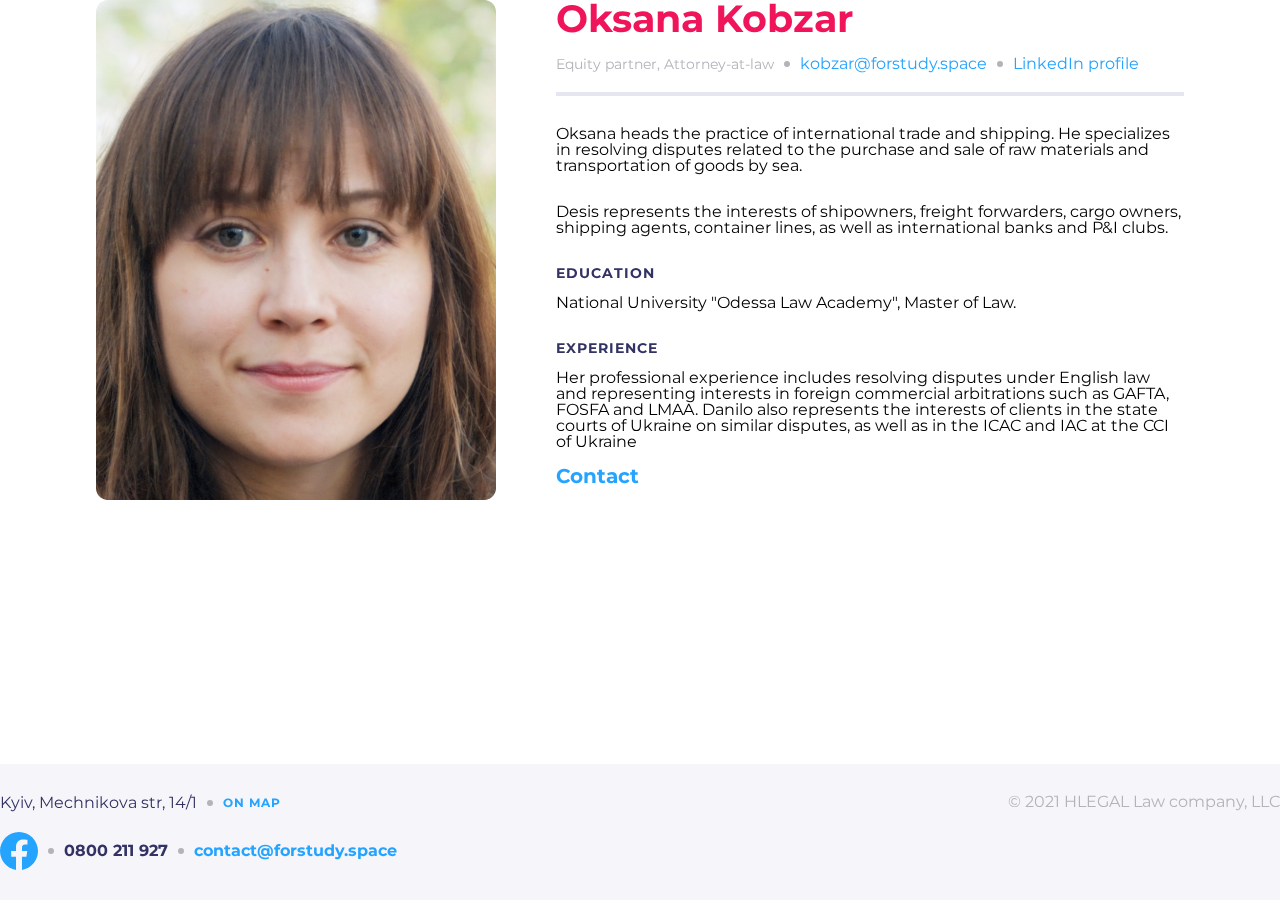
==== commit e7d28dc5: "Finished adaptive" ====
--- a/page/oksana-kobzar.html
+++ b/page/oksana-kobzar.html
@@ -10,81 +10,79 @@
 <body>
     <!-- Header -->
     <div class="header__container prim_header">
-        <div class="container">
-            <header class="header">
-                <div class="header__item">
-                    <div class="header__logo">
-                        <a href="../index.html">
-                            <svg width="130" height="60" viewBox="0 0 130 60" fill="none" xmlns="http://www.w3.org/2000/svg">
-                                    <path d="M4.95672 0H0V35.7986H4.95672V22.5177C4.95672 20.2709 5.51557 18.4984 6.63326 17.2502C7.75095 16.002 9.2817 15.353 11.1769 15.353C12.8049 15.353 14.1655 15.9521 15.2589 17.1004C16.3523 18.2738 16.9112 19.7466 16.9112 21.5191V35.8236H21.8922V21.5191C21.8922 18.2238 20.9932 15.6276 19.1951 13.6804C17.3971 11.7332 15.0402 10.7596 12.1731 10.7596C11.347 10.7596 10.5209 10.8594 9.71906 11.0841C8.89294 11.3088 8.2369 11.5584 7.70235 11.833C7.16781 12.1076 6.65756 12.4072 6.1959 12.7567C5.73424 13.1062 5.41838 13.3558 5.27259 13.5056C5.1268 13.6554 5.00532 13.7552 4.95672 13.8301V0Z" fill="#F0145A"/>
-                                    <path d="M32.9726 0H27.8628V35.7689H32.9726V0Z" fill="white"/>
-                                    <path d="M63.1114 25.293L63.3669 22.7381C63.3669 19.3145 62.2428 16.453 59.9433 14.1536C57.6439 11.8541 54.7824 10.73 51.3588 10.73C47.9352 10.73 44.9715 11.9563 42.5188 14.4091C40.0661 16.8618 38.8397 19.7744 38.8397 23.2491C38.8397 26.826 40.1172 29.8919 42.621 32.4468C45.1248 35.0017 48.1396 36.2792 51.6143 36.2792C52.9429 36.2792 54.1692 36.0748 55.3956 35.7171C56.6219 35.3083 57.6439 34.8995 58.3593 34.4907C59.1258 34.0308 59.8922 33.5199 60.5565 32.9578C61.2208 32.3957 61.6807 31.9869 61.8851 31.7314C62.0895 31.4759 62.2428 31.3226 62.345 31.1693L59.0236 27.8479L58.2571 28.8188C57.7461 29.432 56.8774 30.0452 55.6511 30.7095C54.3736 31.3737 53.0451 31.6803 51.6143 31.6803C49.6215 31.6803 47.9352 31.0671 46.5045 29.7897C45.0737 28.5122 44.205 27.0304 43.9495 25.293H63.1114ZM51.3588 15.0733C53.2495 15.0733 54.7824 15.6354 56.0599 16.7085C57.2862 17.8327 58.0527 19.2123 58.3593 20.9497H44.1539C44.6138 19.2123 45.4314 17.8327 46.7089 16.7085C47.9352 15.6354 49.5193 15.0733 51.3588 15.0733Z" fill="white"/>
-                                    <path d="M86.9429 34.2863C86.9429 36.5347 86.2786 38.3742 84.899 39.805C83.5704 41.1846 81.8842 41.9 79.7891 41.9C78.8694 41.9 77.9496 41.7467 77.0809 41.4912C76.2122 41.2357 75.548 40.9291 74.9859 40.5714C74.4238 40.2137 73.9128 39.856 73.4018 39.3962C72.9419 38.9363 72.6354 38.6297 72.4821 38.4764C72.3288 38.3231 72.2266 38.1698 72.1244 38.0676L68.803 41.389L69.2118 41.9C69.4673 42.2577 69.9271 42.7176 70.5403 43.2285C71.1535 43.6884 71.8689 44.1994 72.6865 44.7104C73.504 45.1703 74.526 45.5791 75.8035 45.9368C77.0809 46.2944 78.4095 46.4988 79.7891 46.4988C83.2638 46.4988 86.1253 45.3236 88.5269 42.9731C90.8775 40.5714 92.0527 37.7099 92.0527 34.2352V11.241H86.9429V13.7959L86.0742 13.0294C85.5121 12.5184 84.6435 12.0074 83.4171 11.4965C82.1907 10.9855 80.8622 10.73 79.5336 10.73C76.4166 10.73 73.7595 11.9052 71.4601 14.3069C69.1607 16.7085 68.0365 19.57 68.0365 22.9936C68.0365 26.4172 69.1607 29.2787 71.4601 31.6803C73.7595 34.0819 76.4166 35.2572 79.5336 35.2572C80.4023 35.2572 81.2199 35.155 82.0885 34.9506C82.9061 34.6951 83.5704 34.4396 84.1325 34.1841C84.6946 33.9286 85.2055 33.622 85.6654 33.2644C86.1253 32.9067 86.483 32.6512 86.5852 32.549L86.9429 32.1913V34.2863ZM73.1463 22.9936C73.1463 20.8475 73.8106 19.059 75.1903 17.5772C76.5699 16.0953 78.2051 15.3288 80.0446 15.3288C81.8842 15.3288 83.5193 16.0953 84.899 17.5772C86.2275 19.059 86.9429 20.8475 86.9429 22.9936C86.9429 25.1397 86.2275 26.9282 84.899 28.41C83.5193 29.8919 81.8842 30.6583 80.0446 30.6583C78.2051 30.6583 76.5699 29.8919 75.1903 28.41C73.8106 26.9282 73.1463 25.1397 73.1463 22.9936Z" fill="white"/>
-                                    <path d="M118.724 35.7682V19.9277C118.724 17.3217 117.753 15.1244 115.863 13.3871C113.972 11.5987 111.519 10.73 108.504 10.73C107.329 10.73 106.154 10.8833 105.03 11.1899C103.906 11.5476 102.986 11.9052 102.321 12.314C101.657 12.7228 100.993 13.1827 100.38 13.7448C99.7666 14.2558 99.4089 14.6135 99.2045 14.8179C99.0512 15.0222 98.8979 15.1755 98.7957 15.3288L102.117 18.6502L102.781 17.7816C103.19 17.2195 103.906 16.7085 104.979 16.1464C106.052 15.5843 107.227 15.3288 108.504 15.3288C109.986 15.3288 111.213 15.7887 112.183 16.6574C113.154 17.5261 113.614 18.6502 113.614 19.9277L104.672 21.4606C102.475 21.8183 100.686 22.687 99.46 24.0667C98.1825 25.4463 97.5182 27.1326 97.5182 29.1254C97.5182 31.016 98.3358 32.6512 99.971 34.0819C101.657 35.5638 103.701 36.2792 106.205 36.2792C107.074 36.2792 107.891 36.177 108.709 35.9215C109.577 35.7171 110.242 35.4616 110.804 35.2061C111.366 34.9506 111.877 34.644 112.337 34.2863C112.797 33.9287 113.103 33.6732 113.308 33.571C113.461 33.4177 113.563 33.2644 113.614 33.2133V35.7682H118.724ZM106.971 31.6803C105.643 31.6803 104.57 31.3737 103.803 30.7606C102.986 30.1474 102.628 29.432 102.628 28.6144C102.628 27.7457 102.884 26.9793 103.446 26.4172C104.008 25.8551 104.774 25.4463 105.694 25.293L113.614 24.0156V24.5265C113.614 26.826 113.052 28.5633 111.877 29.8408C110.702 31.0671 109.066 31.6803 106.971 31.6803Z" fill="white"/>
-                                    <path d="M130 0H124.89V35.7689H130V0Z" fill="white"/>
-                                    <path d="M0 53.1185H1.59915V58.7253H5.06396V60.0283H0V53.1185Z" fill="white"/>
-                                    <path d="M15.5016 58.5477H12.2934L11.6814 60.0283H10.0428L13.1226 53.1185H14.702L17.7917 60.0283H16.1136L15.5016 58.5477ZM14.9982 57.3335L13.9025 54.688L12.8067 57.3335H14.9982Z" fill="white"/>
-                                    <path d="M33.5121 53.1185L31.2516 60.0283H29.534L28.0138 55.3494L26.4443 60.0283H24.7366L22.4662 53.1185H24.1245L25.6842 57.9751L27.313 53.1185H28.7937L30.3731 58.0146L31.9821 53.1185H33.5121Z" fill="white"/>
-                                    <path d="M50.5232 60.1468C49.819 60.1468 49.1807 59.9954 48.6082 59.6927C48.0422 59.3834 47.5947 58.959 47.2657 58.4193C46.9432 57.8731 46.782 57.2578 46.782 56.5734C46.782 55.889 46.9432 55.277 47.2657 54.7373C47.5947 54.1911 48.0422 53.7667 48.6082 53.464C49.1807 53.1547 49.8223 53 50.5331 53C51.1319 53 51.6716 53.1053 52.152 53.3159C52.6389 53.5265 53.047 53.8292 53.376 54.224L52.3494 55.1717C51.8821 54.6321 51.303 54.3622 50.612 54.3622C50.1843 54.3622 49.8026 54.4577 49.467 54.6485C49.1313 54.8328 48.8681 55.0927 48.6773 55.4283C48.493 55.764 48.4009 56.1456 48.4009 56.5734C48.4009 57.0012 48.493 57.3828 48.6773 57.7185C48.8681 58.0541 49.1313 58.3173 49.467 58.5082C49.8026 58.6924 50.1843 58.7846 50.612 58.7846C51.303 58.7846 51.8821 58.5115 52.3494 57.9653L53.376 58.9129C53.047 59.3143 52.6389 59.6203 52.152 59.8309C51.665 60.0415 51.1221 60.1468 50.5232 60.1468Z" fill="white"/>
-                                    <path d="M62.5933 60.1468C61.876 60.1468 61.2278 59.9922 60.6487 59.6829C60.0761 59.3736 59.6253 58.9491 59.2963 58.4095C58.9738 57.8632 58.8126 57.2512 58.8126 56.5734C58.8126 55.8956 58.9738 55.2868 59.2963 54.7472C59.6253 54.201 60.0761 53.7733 60.6487 53.464C61.2278 53.1547 61.876 53 62.5933 53C63.3106 53 63.9555 53.1547 64.5281 53.464C65.1006 53.7733 65.5514 54.201 65.8804 54.7472C66.2095 55.2868 66.374 55.8956 66.374 56.5734C66.374 57.2512 66.2095 57.8632 65.8804 58.4095C65.5514 58.9491 65.1006 59.3736 64.5281 59.6829C63.9555 59.9922 63.3106 60.1468 62.5933 60.1468ZM62.5933 58.7846C63.0013 58.7846 63.3698 58.6924 63.6989 58.5082C64.0279 58.3173 64.2846 58.0541 64.4688 57.7185C64.6597 57.3828 64.7551 57.0012 64.7551 56.5734C64.7551 56.1456 64.6597 55.764 64.4688 55.4283C64.2846 55.0927 64.0279 54.8328 63.6989 54.6485C63.3698 54.4577 63.0013 54.3622 62.5933 54.3622C62.1853 54.3622 61.8168 54.4577 61.4877 54.6485C61.1587 54.8328 60.8987 55.0927 60.7079 55.4283C60.5236 55.764 60.4315 56.1456 60.4315 56.5734C60.4315 57.0012 60.5236 57.3828 60.7079 57.7185C60.8987 58.0541 61.1587 58.3173 61.4877 58.5082C61.8168 58.6924 62.1853 58.7846 62.5933 58.7846Z" fill="white"/>
-                                    <path d="M78.7995 60.0283L78.7896 55.8824L76.7561 59.2979H76.0355L74.0119 55.9713V60.0283H72.5115V53.1185H73.8342L76.4205 57.4125L78.9673 53.1185H80.2802L80.2999 60.0283H78.7995Z" fill="white"/>
-                                    <path d="M89.8659 53.1185C90.478 53.1185 91.0077 53.2205 91.4552 53.4245C91.9093 53.6285 92.2581 53.918 92.5016 54.2931C92.7451 54.6682 92.8668 55.1125 92.8668 55.6258C92.8668 56.1325 92.7451 56.5767 92.5016 56.9584C92.2581 57.3335 91.9093 57.623 91.4552 57.8271C91.0077 58.0245 90.478 58.1232 89.8659 58.1232H88.4741V60.0283H86.8749V53.1185H89.8659ZM89.7771 56.8202C90.2575 56.8202 90.6227 56.7182 90.8728 56.5142C91.1229 56.3036 91.2479 56.0074 91.2479 55.6258C91.2479 55.2375 91.1229 54.9414 90.8728 54.7373C90.6227 54.5268 90.2575 54.4215 89.7771 54.4215H88.4741V56.8202H89.7771Z" fill="white"/>
-                                    <path d="M103.148 58.5477H99.9396L99.3276 60.0283H97.6889L100.769 53.1185H102.348L105.438 60.0283H103.76L103.148 58.5477ZM102.644 57.3335L101.549 54.688L100.453 57.3335H102.644Z" fill="white"/>
-                                    <path d="M117.428 53.1185V60.0283H116.115L112.67 55.8331V60.0283H111.09V53.1185H112.413L115.848 57.3137V53.1185H117.428Z" fill="white"/>
-                                    <path d="M127.315 57.5803V60.0283H125.716V57.5605L123.041 53.1185H124.739L126.585 56.1884L128.43 53.1185H130L127.315 57.5803Z" fill="white"/>
-                            </svg>
-                        </a>
-                        <div class="web-title">
-                            <img src="../img/Slash.svg" alt="slash">
-                            <span class="title__name"></span>
-                        </div>
+        <header class="header">
+            <div class="header__item">
+                <div class="header__logo">
+                    <a href="../index.html">
+                        <svg width="130" height="60" viewBox="0 0 130 60" fill="none" xmlns="http://www.w3.org/2000/svg">
+                                <path d="M4.95672 0H0V35.7986H4.95672V22.5177C4.95672 20.2709 5.51557 18.4984 6.63326 17.2502C7.75095 16.002 9.2817 15.353 11.1769 15.353C12.8049 15.353 14.1655 15.9521 15.2589 17.1004C16.3523 18.2738 16.9112 19.7466 16.9112 21.5191V35.8236H21.8922V21.5191C21.8922 18.2238 20.9932 15.6276 19.1951 13.6804C17.3971 11.7332 15.0402 10.7596 12.1731 10.7596C11.347 10.7596 10.5209 10.8594 9.71906 11.0841C8.89294 11.3088 8.2369 11.5584 7.70235 11.833C7.16781 12.1076 6.65756 12.4072 6.1959 12.7567C5.73424 13.1062 5.41838 13.3558 5.27259 13.5056C5.1268 13.6554 5.00532 13.7552 4.95672 13.8301V0Z" fill="#F0145A"/>
+                                <path d="M32.9726 0H27.8628V35.7689H32.9726V0Z" fill="white"/>
+                                <path d="M63.1114 25.293L63.3669 22.7381C63.3669 19.3145 62.2428 16.453 59.9433 14.1536C57.6439 11.8541 54.7824 10.73 51.3588 10.73C47.9352 10.73 44.9715 11.9563 42.5188 14.4091C40.0661 16.8618 38.8397 19.7744 38.8397 23.2491C38.8397 26.826 40.1172 29.8919 42.621 32.4468C45.1248 35.0017 48.1396 36.2792 51.6143 36.2792C52.9429 36.2792 54.1692 36.0748 55.3956 35.7171C56.6219 35.3083 57.6439 34.8995 58.3593 34.4907C59.1258 34.0308 59.8922 33.5199 60.5565 32.9578C61.2208 32.3957 61.6807 31.9869 61.8851 31.7314C62.0895 31.4759 62.2428 31.3226 62.345 31.1693L59.0236 27.8479L58.2571 28.8188C57.7461 29.432 56.8774 30.0452 55.6511 30.7095C54.3736 31.3737 53.0451 31.6803 51.6143 31.6803C49.6215 31.6803 47.9352 31.0671 46.5045 29.7897C45.0737 28.5122 44.205 27.0304 43.9495 25.293H63.1114ZM51.3588 15.0733C53.2495 15.0733 54.7824 15.6354 56.0599 16.7085C57.2862 17.8327 58.0527 19.2123 58.3593 20.9497H44.1539C44.6138 19.2123 45.4314 17.8327 46.7089 16.7085C47.9352 15.6354 49.5193 15.0733 51.3588 15.0733Z" fill="white"/>
+                                <path d="M86.9429 34.2863C86.9429 36.5347 86.2786 38.3742 84.899 39.805C83.5704 41.1846 81.8842 41.9 79.7891 41.9C78.8694 41.9 77.9496 41.7467 77.0809 41.4912C76.2122 41.2357 75.548 40.9291 74.9859 40.5714C74.4238 40.2137 73.9128 39.856 73.4018 39.3962C72.9419 38.9363 72.6354 38.6297 72.4821 38.4764C72.3288 38.3231 72.2266 38.1698 72.1244 38.0676L68.803 41.389L69.2118 41.9C69.4673 42.2577 69.9271 42.7176 70.5403 43.2285C71.1535 43.6884 71.8689 44.1994 72.6865 44.7104C73.504 45.1703 74.526 45.5791 75.8035 45.9368C77.0809 46.2944 78.4095 46.4988 79.7891 46.4988C83.2638 46.4988 86.1253 45.3236 88.5269 42.9731C90.8775 40.5714 92.0527 37.7099 92.0527 34.2352V11.241H86.9429V13.7959L86.0742 13.0294C85.5121 12.5184 84.6435 12.0074 83.4171 11.4965C82.1907 10.9855 80.8622 10.73 79.5336 10.73C76.4166 10.73 73.7595 11.9052 71.4601 14.3069C69.1607 16.7085 68.0365 19.57 68.0365 22.9936C68.0365 26.4172 69.1607 29.2787 71.4601 31.6803C73.7595 34.0819 76.4166 35.2572 79.5336 35.2572C80.4023 35.2572 81.2199 35.155 82.0885 34.9506C82.9061 34.6951 83.5704 34.4396 84.1325 34.1841C84.6946 33.9286 85.2055 33.622 85.6654 33.2644C86.1253 32.9067 86.483 32.6512 86.5852 32.549L86.9429 32.1913V34.2863ZM73.1463 22.9936C73.1463 20.8475 73.8106 19.059 75.1903 17.5772C76.5699 16.0953 78.2051 15.3288 80.0446 15.3288C81.8842 15.3288 83.5193 16.0953 84.899 17.5772C86.2275 19.059 86.9429 20.8475 86.9429 22.9936C86.9429 25.1397 86.2275 26.9282 84.899 28.41C83.5193 29.8919 81.8842 30.6583 80.0446 30.6583C78.2051 30.6583 76.5699 29.8919 75.1903 28.41C73.8106 26.9282 73.1463 25.1397 73.1463 22.9936Z" fill="white"/>
+                                <path d="M118.724 35.7682V19.9277C118.724 17.3217 117.753 15.1244 115.863 13.3871C113.972 11.5987 111.519 10.73 108.504 10.73C107.329 10.73 106.154 10.8833 105.03 11.1899C103.906 11.5476 102.986 11.9052 102.321 12.314C101.657 12.7228 100.993 13.1827 100.38 13.7448C99.7666 14.2558 99.4089 14.6135 99.2045 14.8179C99.0512 15.0222 98.8979 15.1755 98.7957 15.3288L102.117 18.6502L102.781 17.7816C103.19 17.2195 103.906 16.7085 104.979 16.1464C106.052 15.5843 107.227 15.3288 108.504 15.3288C109.986 15.3288 111.213 15.7887 112.183 16.6574C113.154 17.5261 113.614 18.6502 113.614 19.9277L104.672 21.4606C102.475 21.8183 100.686 22.687 99.46 24.0667C98.1825 25.4463 97.5182 27.1326 97.5182 29.1254C97.5182 31.016 98.3358 32.6512 99.971 34.0819C101.657 35.5638 103.701 36.2792 106.205 36.2792C107.074 36.2792 107.891 36.177 108.709 35.9215C109.577 35.7171 110.242 35.4616 110.804 35.2061C111.366 34.9506 111.877 34.644 112.337 34.2863C112.797 33.9287 113.103 33.6732 113.308 33.571C113.461 33.4177 113.563 33.2644 113.614 33.2133V35.7682H118.724ZM106.971 31.6803C105.643 31.6803 104.57 31.3737 103.803 30.7606C102.986 30.1474 102.628 29.432 102.628 28.6144C102.628 27.7457 102.884 26.9793 103.446 26.4172C104.008 25.8551 104.774 25.4463 105.694 25.293L113.614 24.0156V24.5265C113.614 26.826 113.052 28.5633 111.877 29.8408C110.702 31.0671 109.066 31.6803 106.971 31.6803Z" fill="white"/>
+                                <path d="M130 0H124.89V35.7689H130V0Z" fill="white"/>
+                                <path d="M0 53.1185H1.59915V58.7253H5.06396V60.0283H0V53.1185Z" fill="white"/>
+                                <path d="M15.5016 58.5477H12.2934L11.6814 60.0283H10.0428L13.1226 53.1185H14.702L17.7917 60.0283H16.1136L15.5016 58.5477ZM14.9982 57.3335L13.9025 54.688L12.8067 57.3335H14.9982Z" fill="white"/>
+                                <path d="M33.5121 53.1185L31.2516 60.0283H29.534L28.0138 55.3494L26.4443 60.0283H24.7366L22.4662 53.1185H24.1245L25.6842 57.9751L27.313 53.1185H28.7937L30.3731 58.0146L31.9821 53.1185H33.5121Z" fill="white"/>
+                                <path d="M50.5232 60.1468C49.819 60.1468 49.1807 59.9954 48.6082 59.6927C48.0422 59.3834 47.5947 58.959 47.2657 58.4193C46.9432 57.8731 46.782 57.2578 46.782 56.5734C46.782 55.889 46.9432 55.277 47.2657 54.7373C47.5947 54.1911 48.0422 53.7667 48.6082 53.464C49.1807 53.1547 49.8223 53 50.5331 53C51.1319 53 51.6716 53.1053 52.152 53.3159C52.6389 53.5265 53.047 53.8292 53.376 54.224L52.3494 55.1717C51.8821 54.6321 51.303 54.3622 50.612 54.3622C50.1843 54.3622 49.8026 54.4577 49.467 54.6485C49.1313 54.8328 48.8681 55.0927 48.6773 55.4283C48.493 55.764 48.4009 56.1456 48.4009 56.5734C48.4009 57.0012 48.493 57.3828 48.6773 57.7185C48.8681 58.0541 49.1313 58.3173 49.467 58.5082C49.8026 58.6924 50.1843 58.7846 50.612 58.7846C51.303 58.7846 51.8821 58.5115 52.3494 57.9653L53.376 58.9129C53.047 59.3143 52.6389 59.6203 52.152 59.8309C51.665 60.0415 51.1221 60.1468 50.5232 60.1468Z" fill="white"/>
+                                <path d="M62.5933 60.1468C61.876 60.1468 61.2278 59.9922 60.6487 59.6829C60.0761 59.3736 59.6253 58.9491 59.2963 58.4095C58.9738 57.8632 58.8126 57.2512 58.8126 56.5734C58.8126 55.8956 58.9738 55.2868 59.2963 54.7472C59.6253 54.201 60.0761 53.7733 60.6487 53.464C61.2278 53.1547 61.876 53 62.5933 53C63.3106 53 63.9555 53.1547 64.5281 53.464C65.1006 53.7733 65.5514 54.201 65.8804 54.7472C66.2095 55.2868 66.374 55.8956 66.374 56.5734C66.374 57.2512 66.2095 57.8632 65.8804 58.4095C65.5514 58.9491 65.1006 59.3736 64.5281 59.6829C63.9555 59.9922 63.3106 60.1468 62.5933 60.1468ZM62.5933 58.7846C63.0013 58.7846 63.3698 58.6924 63.6989 58.5082C64.0279 58.3173 64.2846 58.0541 64.4688 57.7185C64.6597 57.3828 64.7551 57.0012 64.7551 56.5734C64.7551 56.1456 64.6597 55.764 64.4688 55.4283C64.2846 55.0927 64.0279 54.8328 63.6989 54.6485C63.3698 54.4577 63.0013 54.3622 62.5933 54.3622C62.1853 54.3622 61.8168 54.4577 61.4877 54.6485C61.1587 54.8328 60.8987 55.0927 60.7079 55.4283C60.5236 55.764 60.4315 56.1456 60.4315 56.5734C60.4315 57.0012 60.5236 57.3828 60.7079 57.7185C60.8987 58.0541 61.1587 58.3173 61.4877 58.5082C61.8168 58.6924 62.1853 58.7846 62.5933 58.7846Z" fill="white"/>
+                                <path d="M78.7995 60.0283L78.7896 55.8824L76.7561 59.2979H76.0355L74.0119 55.9713V60.0283H72.5115V53.1185H73.8342L76.4205 57.4125L78.9673 53.1185H80.2802L80.2999 60.0283H78.7995Z" fill="white"/>
+                                <path d="M89.8659 53.1185C90.478 53.1185 91.0077 53.2205 91.4552 53.4245C91.9093 53.6285 92.2581 53.918 92.5016 54.2931C92.7451 54.6682 92.8668 55.1125 92.8668 55.6258C92.8668 56.1325 92.7451 56.5767 92.5016 56.9584C92.2581 57.3335 91.9093 57.623 91.4552 57.8271C91.0077 58.0245 90.478 58.1232 89.8659 58.1232H88.4741V60.0283H86.8749V53.1185H89.8659ZM89.7771 56.8202C90.2575 56.8202 90.6227 56.7182 90.8728 56.5142C91.1229 56.3036 91.2479 56.0074 91.2479 55.6258C91.2479 55.2375 91.1229 54.9414 90.8728 54.7373C90.6227 54.5268 90.2575 54.4215 89.7771 54.4215H88.4741V56.8202H89.7771Z" fill="white"/>
+                                <path d="M103.148 58.5477H99.9396L99.3276 60.0283H97.6889L100.769 53.1185H102.348L105.438 60.0283H103.76L103.148 58.5477ZM102.644 57.3335L101.549 54.688L100.453 57.3335H102.644Z" fill="white"/>
+                                <path d="M117.428 53.1185V60.0283H116.115L112.67 55.8331V60.0283H111.09V53.1185H112.413L115.848 57.3137V53.1185H117.428Z" fill="white"/>
+                                <path d="M127.315 57.5803V60.0283H125.716V57.5605L123.041 53.1185H124.739L126.585 56.1884L128.43 53.1185H130L127.315 57.5803Z" fill="white"/>
+                        </svg>
+                    </a>
+                    <div class="web-title">
+                        <img src="../img/Slash.svg" alt="slash">
+                        <span class="title__name"></span>
                     </div>
-                    <div class="header__contact">
-                        <div class="header__localization">
-                            <button class="header__localization--btn">ук</button>
-                            <button class="header__localization--btn">ру</button>
-                            <button class="header__localization--btn">en</button>
-                        </div>
-                        <div class="empty"></div>
-                        <span class="header__contact--info">Kyiv, Mechnikova str, 14/1</span>
-                        <div class="empty"></div>
-                        <a href="tel:0800211927" class="header__contact--number">0800 211 927</a>
-                        <div class="empty"></div>
-                        <a href="#" class="header__contact--social">
-                            <svg width="24" height="25" viewBox="0 0 24 25" fill="none" xmlns="http://www.w3.org/2000/svg">
-                                    <g id="Assets / Facebook-Header" clip-path="url(#clip0_119296_3538)">
-                                        <path id="Vector" d="M24 12.5733C24 5.90541 18.6274 0.5 12 0.5C5.37258 0.5 0 5.90541 0 12.5733C0 18.5995 4.38823 23.5943 10.125 24.5V16.0633H7.07813V12.5733H10.125V9.91343C10.125 6.88755 11.9165 5.21615 14.6576 5.21615C15.9705 5.21615 17.3438 5.45195 17.3438 5.45195V8.42313H15.8306C14.3399 8.42313 13.875 9.35379 13.875 10.3086V12.5733H17.2031L16.6711 16.0633H13.875V24.5C19.6118 23.5943 24 18.5995 24 12.5733Z" fill="#F0145A"/>
-                                    </g>
-                                    <defs>
-                                    <clipPath id="clip0_119296_3538">
-                                    <rect width="24" height="24" fill="white" transform="translate(0 0.5)"/>
-                                    </clipPath>
-                                    </defs>
-                            </svg>
-                        </a>
+                </div>
+                <div class="header__contact">
+                    <div class="header__localization">
+                        <button class="header__localization--btn">ук</button>
+                        <button class="header__localization--btn">ру</button>
+                        <button class="header__localization--btn">en</button>
                     </div>
-                    <nav class="header__nav">
-                        <ul class="header__nav--list">
-                            <li class="header__nav--item">
-                                <a href="../page/about-us.html" class="header__nav--link">about us</a>
-                            </li>
-                            <li class="header__nav--item">
-                                <a href="../page/services.html" class="header__nav--link">services</a>
-                            </li>
-                            <li class="header__nav--item">
-                                <a href="../page/team.html" class="header__nav--link">team</a>
-                            </li>
-                            <li class="header__nav--item">
-                                <a href="../page/publications.html" class="header__nav--link">publications</a>
-                            </li>
-                            <li class="header__nav--item">
-                                <a href="../page/contact.html" class="header__nav--link">contact</a>
-                            </li>
-                        </ul>
-                    </nav>
+                    <div class="empty"></div>
+                    <span class="header__contact--info">Kyiv, Mechnikova str, 14/1</span>
+                    <div class="empty"></div>
+                    <a href="tel:0800211927" class="header__contact--number">0800 211 927</a>
+                    <div class="empty"></div>
+                    <a href="#" class="header__contact--social">
+                        <svg width="24" height="25" viewBox="0 0 24 25" fill="none" xmlns="http://www.w3.org/2000/svg">
+                                <g id="Assets / Facebook-Header" clip-path="url(#clip0_119296_3538)">
+                                    <path id="Vector" d="M24 12.5733C24 5.90541 18.6274 0.5 12 0.5C5.37258 0.5 0 5.90541 0 12.5733C0 18.5995 4.38823 23.5943 10.125 24.5V16.0633H7.07813V12.5733H10.125V9.91343C10.125 6.88755 11.9165 5.21615 14.6576 5.21615C15.9705 5.21615 17.3438 5.45195 17.3438 5.45195V8.42313H15.8306C14.3399 8.42313 13.875 9.35379 13.875 10.3086V12.5733H17.2031L16.6711 16.0633H13.875V24.5C19.6118 23.5943 24 18.5995 24 12.5733Z" fill="#F0145A"/>
+                                </g>
+                                <defs>
+                                <clipPath id="clip0_119296_3538">
+                                <rect width="24" height="24" fill="white" transform="translate(0 0.5)"/>
+                                </clipPath>
+                                </defs>
+                        </svg>
+                    </a>
                 </div>
-            </header>
-        </div>
+                <nav class="header__nav">
+                    <ul class="header__nav--list">
+                        <li class="header__nav--item">
+                            <a href="../page/about-us.html" class="header__nav--link">about us</a>
+                        </li>
+                        <li class="header__nav--item">
+                            <a href="../page/services.html" class="header__nav--link">services</a>
+                        </li>
+                        <li class="header__nav--item">
+                            <a href="../page/team.html" class="header__nav--link">team</a>
+                        </li>
+                        <li class="header__nav--item">
+                            <a href="../page/publications.html" class="header__nav--link">publications</a>
+                        </li>
+                        <li class="header__nav--item">
+                            <a href="../page/contact.html" class="header__nav--link">contact</a>
+                        </li>
+                    </ul>
+                </nav>
+            </div>
+        </header>
     </div>
 
     <!-- Team page -->
--- a/style/style.css
+++ b/style/style.css
@@ -65,37 +65,45 @@
     max-width: 1320px;
   }
 }
+@media screen and (max-width: 1024px) {
+  .container {
+    max-width: 904px;
+  }
+}
+@media screen and (max-width: 930px) {
+  .container {
+    max-width: 640px;
+  }
+}
+@media screen and (max-width: 600px) {
+  .container {
+    max-width: 315px;
+  }
+}
+.header__tile {
+  height: 10px;
+  width: 98%;
+  margin: 0 auto;
+  border-radius: 0 0 12px 12px;
+  background-color: #CACADB;
+}
+
+.header__tile.mod {
+  width: 96%;
+  padding-top: 10px;
+  background-color: #E7E7F2;
+}
+
 .header__container {
   position: relative;
   border-radius: 0 0 12px 12px;
   background: linear-gradient(229deg, #323264 11.93%, #323264 57.17%, #643E72 87.46%);
-}
-.header__container::before {
-  content: "";
-  position: absolute;
-  top: 100%;
-  left: 1%;
-  height: 10px;
-  width: 98%;
-  border-radius: 0 0 12px 12px;
-  background-color: #CACADB;
-  z-index: 1;
-}
-.header__container::after {
-  content: "";
-  position: absolute;
-  top: 100%;
-  left: 2%;
-  height: 10px;
-  width: 96%;
-  padding-top: 10px;
-  border-radius: 0 0 12px 12px;
-  background-color: #E7E7F2;
+  overflow: hidden;
 }
 .header__container .header {
   position: absolute;
   width: 100%;
-  padding-top: 50px;
+  padding: 50px 160px 60px;
   display: flex;
   justify-content: space-between;
   align-items: center;
@@ -224,23 +232,18 @@
   top: 90%;
   left: 50%;
   transform: translateX(-50%);
-  border: 2px solid white;
-  border-radius: 50px;
+  cursor: pointer;
 }
 .header__container .hero .hero__img-wrap .hero__down-btn-wrap .hero__down-btn {
-  width: 20px;
-  height: 20px;
-  margin: 12px;
-  border-top: 2px solid white;
-  border-right: 2px solid white;
-  transform: rotate(135deg) translate(-15%, 15%);
-  background-color: transparent;
+  display: block;
+  font-size: 0;
 }
 .header__container .hero .hero__experience-wrap .hero__experience {
   width: 71%;
-  padding-top: 60px;
+  padding: 60px 0;
   margin: 0 auto;
   display: flex;
+  justify-content: center;
 }
 .header__container .hero .hero__experience-wrap .hero__experience .hero__experience--list {
   padding: 15px 60px 15px 0;
@@ -339,8 +342,238 @@
 .prim_header .header .header__item .header__nav .header__nav--list .header__nav--item .header__nav--link_target {
   color: #F0145A;
 }
+@media screen and (max-width: 1440px) {
+  .header__container .header {
+    padding: 50px 60px;
+  }
+  .header__container .header .header__item {
+    white-space: nowrap;
+    z-index: 2;
+  }
+  .header__container .hero .hero__experience-wrap .hero__experience {
+    width: 100%;
+    padding: 60px 9%;
+  }
+}
+@media screen and (max-width: 1024px) {
+  .header__container .header .header__item {
+    white-space: nowrap;
+    z-index: 2;
+  }
+  .header__container .hero .hero__experience-wrap .hero__experience {
+    width: 100%;
+    padding: 60px 0;
+  }
+  .prim_header .header .header__item {
+    white-space: nowrap;
+  }
+}
+@media screen and (max-width: 930px) {
+  .header__container .header .header__item {
+    z-index: 2;
+    grid-template-columns: 1fr;
+    grid-template-rows: repeat(3, auto);
+    grid-row-gap: 30px;
+  }
+  .header__container .header .header__item .header__logo {
+    grid-row-start: 2;
+  }
+  .header__container .header .header__item .header__contact {
+    justify-self: start;
+  }
+  .header__container .header .header__item .header__nav {
+    justify-self: start;
+  }
+  .header__container .hero .hero__img-wrap {
+    width: auto;
+  }
+  .header__container .hero .hero__experience-wrap .hero__experience {
+    flex-direction: column;
+    justify-content: start;
+    align-items: center;
+  }
+  .header__container .hero .hero__experience-wrap .hero__experience .hero__experience--list {
+    flex-direction: row;
+    width: 100%;
+    padding-bottom: 60px;
+    border: 0;
+    overflow-x: scroll;
+  }
+  .header__container .hero .hero__experience-wrap .hero__experience .hero__experience--list::-webkit-scrollbar {
+    width: 5px;
+  }
+  .header__container .hero .hero__experience-wrap .hero__experience .hero__experience--list::-webkit-scrollbar-thumb {
+    border: 4px solid #323264;
+    border-radius: 8px;
+    background-color: #F0145A;
+  }
+  .header__container .hero .hero__experience-wrap .hero__experience .hero__experience--list--content .hero__experience--item--content {
+    border-top: 4px solid rgba(255, 255, 255, 0.3);
+    padding-top: 60px;
+    padding-left: 0;
+  }
+}
+@media screen and (max-width: 600px) {
+  .header__tile {
+    width: 96%;
+  }
+  .header__tile.mod {
+    width: 92%;
+  }
+  .header__container .header {
+    padding: 0;
+    padding-bottom: 30px;
+  }
+  .header__container .header .header__item {
+    grid-template-columns: repeat(2, auto);
+    grid-template-rows: repeat(2, auto);
+    grid-row-gap: 15px;
+    width: 100%;
+  }
+  .header__container .header .header__item .empty {
+    display: none;
+  }
+  .header__container .header .header__item .header__logo {
+    padding-left: 15px;
+  }
+  .header__container .header .header__item .header__logo a {
+    font-size: 0;
+  }
+  .header__container .header .header__item .header__logo a svg {
+    width: auto;
+    height: 32px;
+  }
+  .header__container .header .header__item .header__logo .web-title img {
+    height: 26px;
+  }
+  .header__container .header .header__item .header__logo .web-title .title__name {
+    font-size: 20px;
+  }
+  .header__container .header .header__item .header__contact {
+    grid-column-start: 1;
+    grid-column-end: 3;
+    justify-content: space-between;
+    width: 100%;
+    padding: 10px 15px;
+    background-color: rgba(245, 245, 250, 0.2);
+  }
+  .header__container .header .header__item .header__contact .header__contact--info {
+    display: none;
+  }
+  .header__container .header .header__item .header__contact .header__contact--social {
+    display: none;
+  }
+  .header__container .header .header__item .header__nav {
+    position: relative;
+    grid-column-start: 2;
+    grid-row-start: 2;
+    justify-self: end;
+    align-self: center;
+  }
+  .header__container .header .header__item .header__nav .header__nav--list {
+    position: absolute;
+    top: 32px;
+    right: 100%;
+    flex-direction: column;
+    gap: 0;
+    padding: 6px 12px 12px;
+    border-radius: 12px 0 12px 12px;
+    transition: 0.2s;
+    background-color: white;
+    pointer-events: none;
+    opacity: 0;
+    z-index: -1;
+  }
+  .header__container .header .header__item .header__nav .header__nav--list .nav__close {
+    font-size: 0;
+    padding-bottom: 6px;
+    text-align: right;
+    cursor: pointer;
+  }
+  .header__container .header .header__item .header__nav .header__nav--list .header__nav--item {
+    padding-bottom: 15px;
+  }
+  .header__container .header .header__item .header__nav .header__nav--list .header__nav--item:last-child {
+    padding-bottom: 0;
+  }
+  .header__container .header .header__item .header__nav .header__nav--list .header__nav--item .header__nav--link {
+    display: block;
+    width: 100%;
+    padding: 7px 50px;
+    text-align: center;
+    border-radius: 12px;
+    font-size: 24px;
+    font-weight: 700;
+    transition: 0.2s;
+    color: #24A3FF;
+    background-color: #F5F5FA;
+  }
+  .header__container .header .header__item .header__nav .header__nav--list .header__nav--item .header__nav--link:active {
+    color: #24A3FF;
+    background-color: #E6E6F0;
+  }
+  .header__container .header .header__item .header__nav .header__nav--list .header__nav--item .header__nav--link::after {
+    border: 0;
+  }
+  .header__container .header .header__item .header__nav .header__nav--list .header__nav--item .header__nav--link_target {
+    border: 0;
+    color: #F0145A;
+  }
+  .header__container .header .header__item .header__nav .header__nav--list.show {
+    pointer-events: all;
+    opacity: 1;
+    z-index: 2;
+  }
+  .header__container .header .header__item .header__nav .burger-menu {
+    padding-right: 15px;
+    font-size: 0;
+    cursor: pointer;
+  }
+  .header__container .header .header__item .header__nav .burger-menu svg {
+    transition: 0.2s;
+  }
+  @keyframes rotateNav {
+    from {
+      transform: rotate(0deg);
+    }
+    to {
+      transform: rotate(180deg);
+    }
+  }
+  .header__container .hero .hero__img-wrap img {
+    transform: translateX(-27%);
+  }
+  .header__container .hero .hero__img-wrap .hero__img--text {
+    text-align: center;
+    white-space: wrap;
+  }
+  .header__container .hero .hero__experience-wrap .hero__experience .hero__experience--list .hero__experience--item .hero__experience--link {
+    font-size: 30px;
+  }
+  .header__container .hero .hero__experience-wrap .hero__experience .hero__experience--list--content .hero__experience--item--content h3 {
+    font-size: 20px;
+  }
+  .prim_header {
+    overflow: visible;
+  }
+  .prim_header .header {
+    padding-bottom: 10px;
+  }
+  .prim_header .header .header__item .header__contact {
+    background-color: #F5F5FA;
+  }
+  .prim_header .header .header__item .header__nav .header__nav--list {
+    background-color: #F5F5FA;
+  }
+  .prim_header .header .header__item .header__nav .header__nav--list .header__nav--item .header__nav--link {
+    background-color: white;
+  }
+  .prim_header .header .header__item .header__nav .burger-menu svg path {
+    stroke: #323264;
+  }
+}
 .hero-services {
-  padding: 60px 0;
+  padding-bottom: 60px;
 }
 .hero-services .wrap {
   display: flex;
@@ -350,14 +583,19 @@
 .hero-services .wrap .hero__heading {
   font-size: 38px;
   font-weight: 700;
-  color: #F0145A;
+  background: linear-gradient(90deg, #F0145A 0.84%, #EF8080 99.96%);
+  -webkit-background-clip: text;
+          background-clip: text;
+  -webkit-text-fill-color: transparent;
 }
 .hero-services .wrap .hero__row {
-  display: flex;
-  gap: 60px;
+  display: grid;
+  grid-template-columns: repeat(3, auto);
+  grid-template-rows: repeat(2, auto);
+  grid-gap: 60px;
 }
 .hero-services .wrap .hero__row .hero__col {
-  width: 33.3333333333%;
+  width: 100%;
 }
 .hero-services .wrap .hero__row .hero__col a {
   display: inline-block;
@@ -415,8 +653,7 @@
   display: grid;
   grid-template-columns: repeat(4, 1fr);
   grid-template-rows: repeat(3, 1fr);
-  grid-column-gap: 0px;
-  grid-row-gap: 0px;
+  grid-gap: 0;
 }
 .services .main .main__col-wrap .main__col {
   height: 120px;
@@ -470,6 +707,48 @@
     border-radius: 0;
   }
 }
+@media screen and (max-width: 930px) {
+  .services .main .main__col-wrap {
+    grid-template-columns: repeat(3, 1fr);
+    grid-template-rows: repeat(4, 1fr);
+  }
+  .hero-services .wrap .hero__row {
+    grid-template-columns: auto auto;
+    grid-template-rows: repeat(3, auto);
+    grid-gap: 60px;
+  }
+}
+@media screen and (max-width: 600px) {
+  .services .main .main__col-wrap {
+    grid-template-columns: repeat(1, 1fr);
+    grid-template-rows: repeat(6, auto);
+  }
+  .services .main .main__col-wrap .main__col:nth-child(7) {
+    display: none;
+  }
+  .services .main .main__col-wrap .main__col:nth-child(8) {
+    display: none;
+  }
+  .services .main .main__col-wrap .main__col:nth-child(9) {
+    display: none;
+  }
+  .services .main .main__col-wrap .main__col:nth-child(10) {
+    display: none;
+  }
+  .services .main .main__col-wrap .main__col:nth-child(11) {
+    display: none;
+  }
+  .services .main .main__col-wrap .main__col:nth-child(12) {
+    display: none;
+  }
+  .hero-services .wrap .hero__heading {
+    font-size: 30px;
+  }
+  .hero-services .wrap .hero__row {
+    grid-template-columns: repeat(1, 1fr);
+    grid-template-rows: repeat(6, auto);
+  }
+}
 .team .main {
   display: flex;
   flex-direction: column;
@@ -484,18 +763,16 @@
   padding-bottom: 60px;
   font-size: 38px;
   font-weight: 700;
-  color: #F0145A;
-}
-.team .main .main__item .main__grid {
-  display: flex;
-  gap: 60px;
-  flex-direction: column;
+  background: linear-gradient(90deg, #F0145A 0.84%, #EF8080 99.96%);
+  -webkit-background-clip: text;
+          background-clip: text;
+  -webkit-text-fill-color: transparent;
 }
 .team .main .main__item .main__grid .row {
-  display: flex;
-  gap: 4%;
-}
-.team .main .main__item .main__grid .row:last-child {
+  display: grid;
+  grid-template-columns: repeat(3, auto);
+  grid-template-rows: repeat(2, auto);
+  grid-gap: 60px;
   padding-bottom: 60px;
 }
 .team .main .main__item .main__grid .row .col .img-wrap {
@@ -559,15 +836,16 @@
 }
 .team .slider .slider__item {
   display: none;
+  height: 300px;
+}
+.team .slider .slider__item * {
+  width: -moz-fit-content;
+  width: fit-content;
 }
 .team .slider .slider__item .slider__img-wrap {
-  height: 300px;
-  width: 55%;
   border-radius: 12px 0px 0px 12px;
   overflow: hidden;
-}
-.team .slider .slider__item .slider__img-wrap img {
-  transform: translate(-6%, -23%);
+  font-size: 0;
 }
 .team .slider .slider__item .slider__profile {
   padding: 30px;
@@ -581,7 +859,10 @@
   padding-bottom: 30px;
   font-size: 38px;
   font-weight: 700;
-  color: #F0145A;
+  background: linear-gradient(90deg, #F0145A 0.84%, #EF8080 99.96%);
+  -webkit-background-clip: text;
+          background-clip: text;
+  -webkit-text-fill-color: transparent;
 }
 .team .slider .slider__item .slider__profile h4 {
   padding-bottom: 6px;
@@ -626,12 +907,95 @@
   background-color: #24A3FF;
 }
 
+@media screen and (max-width: 1520px) {
+  .team .main .main__item .main__grid .row {
+    gap: 60px;
+  }
+  .team .main .main__item .main__grid .row .col .img-wrap img {
+    height: 400px;
+    width: 400px;
+  }
+}
+@media screen and (max-width: 1340px) {
+  .team .main .main__item .main__grid .row {
+    gap: 60px;
+  }
+  .team .main .main__item .main__grid .row .col .img-wrap img {
+    height: 400px;
+    width: 260px;
+  }
+}
+@media screen and (max-width: 1120px) {
+  .team .slider .slider__item {
+    height: 500px;
+  }
+  .team .slider .slider__item .slider__img-wrap img {
+    height: 100%;
+  }
+  .team .slider .slider__item .slider__profile {
+    width: 60%;
+  }
+}
+@media screen and (max-width: 930px) {
+  .team .slider .slider__item {
+    flex-direction: column;
+    height: auto;
+  }
+  .team .slider .slider__item .slider__img-wrap {
+    border-radius: 12px 12px 0 0;
+    width: 100%;
+    height: 500px;
+  }
+  .team .slider .slider__item .slider__img-wrap img {
+    width: 100%;
+    height: auto;
+  }
+  .team .slider .slider__item .slider__profile {
+    border-radius: 0 0 12px 12px;
+    width: 100%;
+  }
+}
+@media screen and (max-width: 930px) {
+  .team .main .main__item h1 {
+    width: 100%;
+  }
+  .team .main .main__item .main__grid .row {
+    grid-template-columns: repeat(2, 1fr);
+    grid-template-rows: repeat(3, auto);
+  }
+  .team .main .main__item .main__grid .row .col .img-wrap {
+    height: 400px;
+    width: auto;
+  }
+  .team .main .main__item .main__grid .row .col .img-wrap img {
+    height: 100%;
+    width: 100%;
+  }
+}
+@media screen and (max-width: 600px) {
+  .team .main .main__item h1 {
+    padding: 30px 0;
+    font-size: 30px;
+  }
+  .team .main .main__item .main__grid .row {
+    grid-template-columns: repeat(1, 1fr);
+    grid-template-rows: repeat(6, auto);
+  }
+  .team .slider .slider__item .slider__img-wrap img {
+    width: auto;
+    height: 100%;
+  }
+  .team .slider .slider__item .slider__profile .slider__heading {
+    font-size: 30px;
+  }
+}
 .team-entry {
   flex: 1;
   padding-bottom: 60px;
 }
-.team-entry .container {
-  max-width: 1360px;
+.team-entry .container .main {
+  width: 100%;
+  padding: 0 7.5%;
 }
 .team-entry .container .main .main__item {
   display: grid;
@@ -807,6 +1171,83 @@
   background-color: #24A3FF;
 }
 
+@media screen and (max-width: 1050px) {
+  .team-entry .container .main {
+    padding: 0;
+  }
+  .team-entry .container .main .main__item .main__item__title .main__item__title__description {
+    flex-direction: column;
+    gap: 10px;
+    align-items: start;
+    padding-bottom: 30px;
+  }
+  .team-entry .container .main .main__item .main__item__title .main__item__title__description .empty {
+    display: none;
+  }
+  .team-entry .container .main .main__item .main__item__contact {
+    padding-top: 30px;
+  }
+}
+@media screen and (max-width: 930px) {
+  .team-entry .container .main .main__item {
+    grid-template-columns: 1fr 1fr;
+    grid-template-rows: repeat(3, auto);
+    grid-gap: 30px;
+  }
+  .team-entry .container .main .main__item .main__item__img {
+    grid-row-start: 1;
+    grid-row-end: 2;
+    grid-column-start: 1;
+    grid-column-end: 2;
+    overflow: hidden;
+  }
+  .team-entry .container .main .main__item .main__item__img a {
+    font-size: 0;
+  }
+  .team-entry .container .main .main__item .main__item__img a img {
+    width: 300px;
+    height: 375px;
+    -o-object-fit: cover;
+       object-fit: cover;
+  }
+  .team-entry .container .main .main__item .main__item__title {
+    grid-column-start: 2;
+    align-self: center;
+    width: 100%;
+  }
+  .team-entry .container .main .main__item .main__item__description {
+    grid-row-start: 2;
+    grid-column-start: 1;
+    grid-column-end: 3;
+  }
+  .team-entry .container .main .main__item .main__item__contact {
+    padding: 0;
+  }
+}
+@media screen and (max-width: 600px) {
+  .team-entry .container .main .main__item {
+    grid-template-columns: repeat(1, 1fr);
+    grid-template-rows: repeat(4, auto);
+  }
+  .team-entry .container .main .main__item .main__item__img, .team-entry .container .main .main__item .main__item__title, .team-entry .container .main .main__item .main__item__description, .team-entry .container .main .main__item .main__item__contact {
+    grid-column-start: auto;
+    grid-column-end: auto;
+    grid-row-start: auto;
+    grid-row-end: auto;
+  }
+  .team-entry .container .main .main__item .main__item__img {
+    padding-top: 30px;
+  }
+  .team-entry .container .main .main__item .main__item__title .main__item__title__description {
+    padding: 0;
+  }
+  .team-entry .container .main .main__item .main__item__contact .pop-up .pop-up__bg .pop-up__content {
+    width: 75%;
+  }
+  .team-entry .container .main .main__item .main__item__contact .pop-up .pop-up__bg .pop-up__content .pop-up__content__title h2 {
+    font-size: 30px;
+  }
+}
 .publications {
   background-color: #F5F5FA;
 }
@@ -816,7 +1257,10 @@
 .publications .main .publications__heading {
   font-size: 38px;
   font-weight: 700;
-  color: #F0145A;
+  background: linear-gradient(90deg, #F0145A 0.84%, #EF8080 99.96%);
+  -webkit-background-clip: text;
+          background-clip: text;
+  -webkit-text-fill-color: transparent;
 }
 .publications .main .main__grid {
   padding: 30px 0;
@@ -872,11 +1316,13 @@
   color: white;
 }
 .publications .main .main__grid .main__row {
-  display: flex;
-  gap: 30px;
+  display: grid;
+  grid-template-columns: repeat(3, auto);
+  grid-template-rows: repeat(2, auto);
+  grid-gap: 30px;
 }
 .publications .main .main__grid .main__row .main__col {
-  width: 33.333%;
+  width: 100%;
   border-radius: 8px;
   background-color: white;
 }
@@ -921,6 +1367,61 @@
   line-height: 22px;
 }
 
+@media screen and (max-width: 1440px) {
+  .publications .main .publications__heading {
+    padding-bottom: 30px;
+    font-size: 38px;
+    font-weight: 700;
+    color: #F0145A;
+  }
+  .publications .main .main__grid {
+    padding: 0;
+    padding-bottom: 30px;
+  }
+}
+@media screen and (max-width: 930px) {
+  .publications .main .main__grid .main__row {
+    display: grid;
+    grid-template-columns: repeat(2, auto);
+    grid-template-rows: repeat(3, auto);
+  }
+  .publications.home-page .main .main__grid .main__row {
+    display: grid;
+    grid-template-columns: repeat(2, auto);
+    grid-template-rows: repeat(2, auto);
+  }
+  .publications.home-page .main .main__grid .main__row .main__col:nth-child(3) {
+    grid-column-start: 1;
+    grid-column-end: 3;
+  }
+}
+@media screen and (max-width: 600px) {
+  .publications .main .main__grid .main__row {
+    grid-template-columns: repeat(1, 1fr);
+    grid-template-rows: repeat(6, auto);
+  }
+  .publications .main .main__grid .main__row .main__col {
+    grid-column-start: auto;
+    grid-column-end: auto;
+    grid-row-start: auto;
+    grid-row-end: auto;
+  }
+  .publications.home-page .main .publications__heading {
+    font-size: 30px;
+  }
+  .publications.home-page .main .main__grid .main__row {
+    grid-template-columns: repeat(1, 1fr);
+    grid-template-rows: repeat(3, auto);
+    grid-gap: 0;
+    grid-row-gap: 30px;
+  }
+  .publications.home-page .main .main__grid .main__row .main__col {
+    grid-column-start: 1;
+    grid-column-end: 2;
+    grid-row-start: auto;
+    grid-row-end: auto;
+  }
+}
 .footer__container {
   background-color: #F5F5FA;
 }
@@ -998,4 +1499,45 @@
 }
 .footer__container .footer .footer__item .footer__marking span span {
   text-transform: uppercase;
+}
+
+@media screen and (max-width: 930px) {
+  .footer__container .footer .footer__item {
+    white-space: nowrap;
+  }
+  .footer__container .footer .footer__item .footer__contact {
+    grid-column-start: 1;
+    grid-column-end: 3;
+  }
+}
+@media screen and (max-width: 600px) {
+  .footer__container .footer .footer__item {
+    grid-template-columns: repeat(1, 1fr);
+    grid-template-rows: repeat(3, auto);
+    grid-gap: 30px;
+    justify-content: center;
+  }
+  .footer__container .footer .footer__item .empty {
+    display: none;
+  }
+  .footer__container .footer .footer__item .footer__contact, .footer__container .footer .footer__item .footer__info, .footer__container .footer .footer__item .footer__marking {
+    grid-column-start: auto;
+    grid-column-end: auto;
+    gap: 10px;
+  }
+  .footer__container .footer .footer__item .footer__contact {
+    grid-row-start: 2;
+    grid-row-end: 3;
+    flex-direction: column;
+  }
+  .footer__container .footer .footer__item .footer__info {
+    grid-row-start: 1;
+    grid-row-end: 2;
+    flex-direction: column;
+    padding: 0;
+  }
+  .footer__container .footer .footer__item .footer__marking {
+    grid-row-start: 3;
+    grid-row-end: 4;
+  }
 }/*# sourceMappingURL=style.css.map */